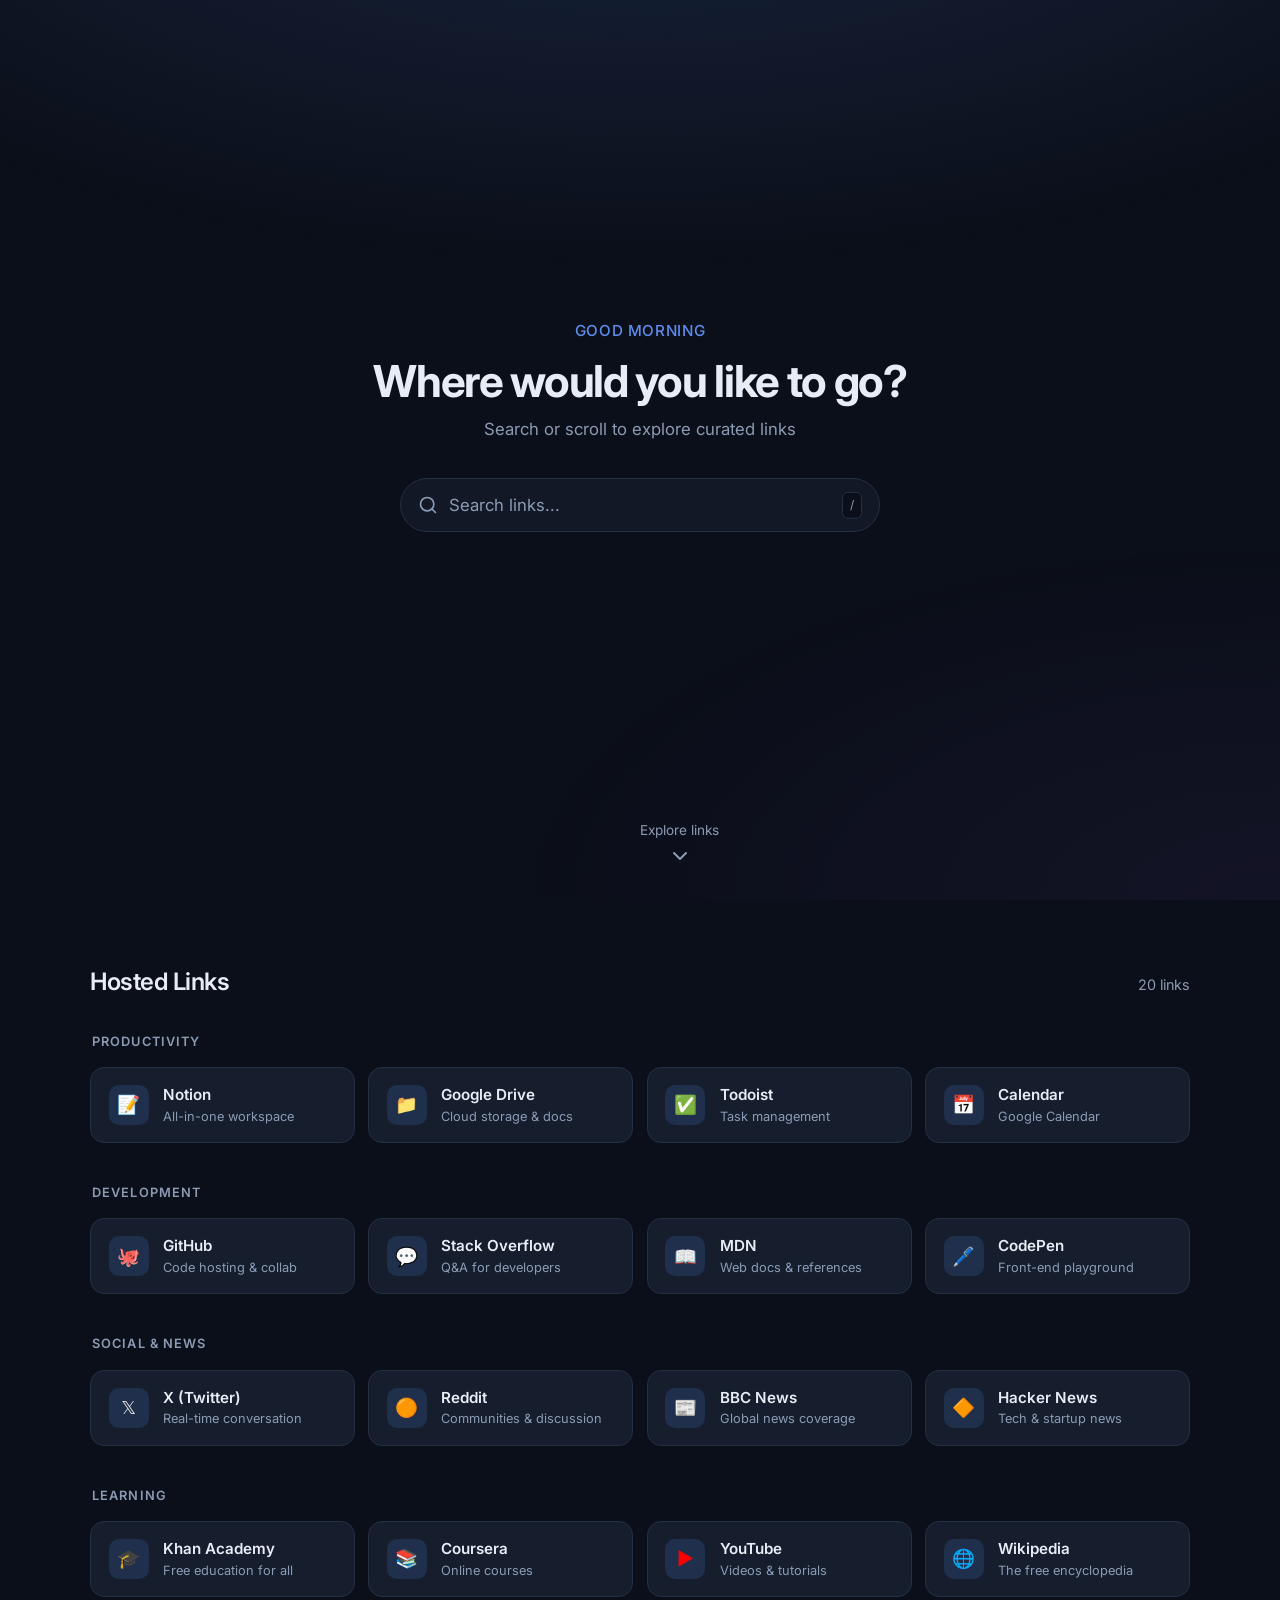
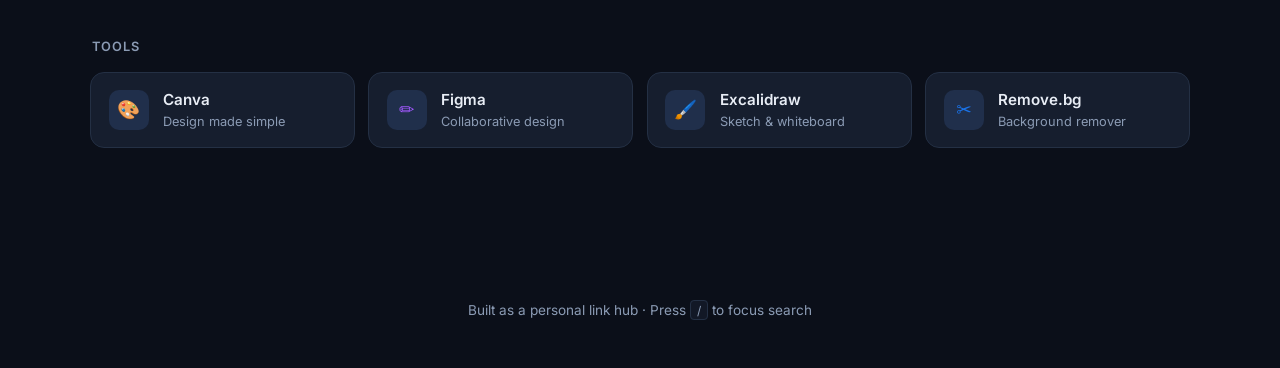
==== index.html @ 1c1ff9d0 "Add files via upload" ====
<!DOCTYPE html>
<html lang="en">
<head>
  <meta charset="UTF-8" />
  <meta name="viewport" content="width=device-width, initial-scale=1.0" />
  <title>Link Hub — Your Gateway</title>
  <link rel="stylesheet" href="styles.css" />
  <link rel="preconnect" href="https://fonts.googleapis.com" />
  <link rel="preconnect" href="https://fonts.gstatic.com" crossorigin />
  <link href="https://fonts.googleapis.com/css2?family=Inter:wght@400;500;600;700&display=swap" rel="stylesheet" />
</head>
<body>
  <!-- Hero / Greeting Section -->
  <section class="hero" id="hero">
    <div class="hero-content">
      <p class="greeting" id="greeting">Good evening</p>
      <h1 class="title">Where would you like to go?</h1>
      <p class="subtitle">Search or scroll to explore curated links</p>

      <div class="search-wrapper">
        <svg class="search-icon" xmlns="http://www.w3.org/2000/svg" width="20" height="20" viewBox="0 0 24 24" fill="none" stroke="currentColor" stroke-width="2" stroke-linecap="round" stroke-linejoin="round">
          <circle cx="11" cy="11" r="8"></circle>
          <line x1="21" y1="21" x2="16.65" y2="16.65"></line>
        </svg>
        <input
          type="search"
          id="searchInput"
          class="search-input"
          placeholder="Search links..."
          autocomplete="off"
          spellcheck="false"
        />
        <kbd class="search-hint">/</kbd>
      </div>
    </div>

    <button class="scroll-indicator" id="scrollBtn" aria-label="Scroll to links">
      <span>Explore links</span>
      <svg xmlns="http://www.w3.org/2000/svg" width="24" height="24" viewBox="0 0 24 24" fill="none" stroke="currentColor" stroke-width="2" stroke-linecap="round" stroke-linejoin="round">
        <polyline points="6 9 12 15 18 9"></polyline>
      </svg>
    </button>
  </section>

  <!-- Links Section -->
  <section class="links-section" id="links">
    <div class="container">
      <div class="section-header">
        <h2>Hosted Links</h2>
        <p id="resultCount" class="result-count"></p>
      </div>

      <div class="categories" id="categories">
        <!-- Categories populated by JS -->
      </div>

      <div class="no-results" id="noResults" hidden>
        <p>No links match your search.</p>
        <button id="clearSearch">Clear search</button>
      </div>
    </div>
  </section>

  <footer class="footer">
    <p>Built as a personal link hub · Press <kbd>/</kbd> to focus search</p>
  </footer>

  <script src="script.js"></script>
</body>
</html>
---- styles.css ----
/* ===== Reset & Base ===== */
*,
*::before,
*::after {
  box-sizing: border-box;
  margin: 0;
  padding: 0;
}

:root {
  --bg: #0b0f19;
  --bg-elevated: #121826;
  --bg-card: #161e2e;
  --bg-card-hover: #1c263a;
  --border: #243044;
  --text: #e8edf5;
  --text-muted: #8b9bb4;
  --accent: #5b8def;
  --accent-soft: rgba(91, 141, 239, 0.15);
  --radius: 14px;
  --radius-sm: 10px;
  --shadow: 0 8px 30px rgba(0, 0, 0, 0.35);
  --transition: 0.22s ease;
}

html {
  scroll-behavior: smooth;
}

body {
  font-family: "Inter", system-ui, -apple-system, sans-serif;
  background: var(--bg);
  color: var(--text);
  min-height: 100vh;
  line-height: 1.5;
  -webkit-font-smoothing: antialiased;
}

/* Subtle background gradient */
body::before {
  content: "";
  position: fixed;
  inset: 0;
  background:
    radial-gradient(ellipse 80% 50% at 50% -20%, rgba(91, 141, 239, 0.18), transparent),
    radial-gradient(ellipse 60% 40% at 100% 100%, rgba(120, 80, 200, 0.08), transparent);
  pointer-events: none;
  z-index: -1;
}

/* ===== Hero ===== */
.hero {
  min-height: 100vh;
  display: flex;
  flex-direction: column;
  align-items: center;
  justify-content: center;
  padding: 2rem 1.5rem 5rem;
  position: relative;
  text-align: center;
}

.hero-content {
  max-width: 640px;
  width: 100%;
}

.greeting {
  font-size: 0.95rem;
  font-weight: 500;
  color: var(--accent);
  letter-spacing: 0.04em;
  text-transform: uppercase;
  margin-bottom: 0.75rem;
  opacity: 0;
  animation: fadeUp 0.6s ease forwards;
}

.title {
  font-size: clamp(1.9rem, 5vw, 2.75rem);
  font-weight: 700;
  letter-spacing: -0.03em;
  line-height: 1.2;
  margin-bottom: 0.6rem;
  opacity: 0;
  animation: fadeUp 0.6s ease 0.1s forwards;
}

.subtitle {
  font-size: 1.05rem;
  color: var(--text-muted);
  margin-bottom: 2.25rem;
  opacity: 0;
  animation: fadeUp 0.6s ease 0.2s forwards;
}

/* Search */
.search-wrapper {
  position: relative;
  width: 100%;
  max-width: 480px;
  margin: 0 auto;
  opacity: 0;
  animation: fadeUp 0.6s ease 0.3s forwards;
}

.search-icon {
  position: absolute;
  left: 1.1rem;
  top: 50%;
  transform: translateY(-50%);
  color: var(--text-muted);
  pointer-events: none;
}

.search-input {
  width: 100%;
  padding: 1rem 3.2rem 1rem 3rem;
  font-size: 1.05rem;
  font-family: inherit;
  color: var(--text);
  background: var(--bg-elevated);
  border: 1px solid var(--border);
  border-radius: 999px;
  outline: none;
  transition: border-color var(--transition), box-shadow var(--transition), background var(--transition);
}

.search-input::placeholder {
  color: var(--text-muted);
}

.search-input:focus {
  border-color: var(--accent);
  background: var(--bg-card);
  box-shadow: 0 0 0 3px var(--accent-soft);
}

.search-hint {
  position: absolute;
  right: 1.1rem;
  top: 50%;
  transform: translateY(-50%);
  font-size: 0.75rem;
  font-family: inherit;
  color: var(--text-muted);
  background: var(--bg);
  border: 1px solid var(--border);
  border-radius: 6px;
  padding: 0.2rem 0.45rem;
  pointer-events: none;
}

/* Scroll indicator */
.scroll-indicator {
  position: absolute;
  bottom: 2rem;
  left: 50%;
  transform: translateX(-50%);
  display: flex;
  flex-direction: column;
  align-items: center;
  gap: 0.35rem;
  background: none;
  border: none;
  color: var(--text-muted);
  font-size: 0.85rem;
  font-family: inherit;
  cursor: pointer;
  transition: color var(--transition), transform var(--transition);
  opacity: 0;
  animation: fadeUp 0.6s ease 0.5s forwards;
}

.scroll-indicator:hover {
  color: var(--text);
}

.scroll-indicator svg {
  animation: bounce 1.8s ease infinite;
}

/* ===== Links Section ===== */
.links-section {
  padding: 4rem 1.5rem 5rem;
  min-height: 60vh;
}

.container {
  max-width: 1100px;
  margin: 0 auto;
}

.section-header {
  display: flex;
  align-items: baseline;
  justify-content: space-between;
  gap: 1rem;
  margin-bottom: 2rem;
  flex-wrap: wrap;
}

.section-header h2 {
  font-size: 1.5rem;
  font-weight: 600;
  letter-spacing: -0.02em;
}

.result-count {
  font-size: 0.9rem;
  color: var(--text-muted);
}

/* Categories */
.category {
  margin-bottom: 2.5rem;
}

.category-title {
  font-size: 0.8rem;
  font-weight: 600;
  text-transform: uppercase;
  letter-spacing: 0.08em;
  color: var(--text-muted);
  margin-bottom: 1rem;
  padding-left: 0.15rem;
}

.links-grid {
  display: grid;
  grid-template-columns: repeat(auto-fill, minmax(240px, 1fr));
  gap: 0.85rem;
}

/* Link card */
.link-card {
  display: flex;
  align-items: center;
  gap: 0.9rem;
  padding: 1rem 1.1rem;
  background: var(--bg-card);
  border: 1px solid var(--border);
  border-radius: var(--radius);
  text-decoration: none;
  color: inherit;
  transition: background var(--transition), border-color var(--transition), transform var(--transition), box-shadow var(--transition);
}

.link-card:hover {
  background: var(--bg-card-hover);
  border-color: #2e3f5c;
  transform: translateY(-2px);
  box-shadow: var(--shadow);
}

.link-card:focus-visible {
  outline: 2px solid var(--accent);
  outline-offset: 2px;
}

.link-icon {
  width: 40px;
  height: 40px;
  border-radius: var(--radius-sm);
  display: flex;
  align-items: center;
  justify-content: center;
  font-size: 1.15rem;
  flex-shrink: 0;
  background: var(--accent-soft);
}

.link-info {
  min-width: 0;
}

.link-name {
  font-weight: 600;
  font-size: 0.95rem;
  white-space: nowrap;
  overflow: hidden;
  text-overflow: ellipsis;
}

.link-desc {
  font-size: 0.8rem;
  color: var(--text-muted);
  white-space: nowrap;
  overflow: hidden;
  text-overflow: ellipsis;
}

/* Hidden when filtered out */
.link-card[hidden],
.category[hidden] {
  display: none;
}

/* No results */
.no-results {
  text-align: center;
  padding: 3rem 1rem;
  color: var(--text-muted);
}

.no-results button {
  margin-top: 1rem;
  padding: 0.55rem 1.2rem;
  font-family: inherit;
  font-size: 0.9rem;
  color: var(--text);
  background: var(--bg-card);
  border: 1px solid var(--border);
  border-radius: 999px;
  cursor: pointer;
  transition: background var(--transition), border-color var(--transition);
}

.no-results button:hover {
  background: var(--bg-card-hover);
  border-color: #2e3f5c;
}

/* Footer */
.footer {
  text-align: center;
  padding: 2rem 1.5rem 3rem;
  font-size: 0.85rem;
  color: var(--text-muted);
}

.footer kbd {
  font-family: inherit;
  font-size: 0.75rem;
  background: var(--bg-elevated);
  border: 1px solid var(--border);
  border-radius: 4px;
  padding: 0.1rem 0.35rem;
}

/* Animations */
@keyframes fadeUp {
  from {
    opacity: 0;
    transform: translateY(12px);
  }
  to {
    opacity: 1;
    transform: translateY(0);
  }
}

@keyframes bounce {
  0%, 100% {
    transform: translateY(0);
  }
  50% {
    transform: translateY(5px);
  }
}

/* Responsive */
@media (max-width: 600px) {
  .hero {
    padding-bottom: 4rem;
  }

  .links-grid {
    grid-template-columns: 1fr;
  }

  .search-hint {
    display: none;
  }
}
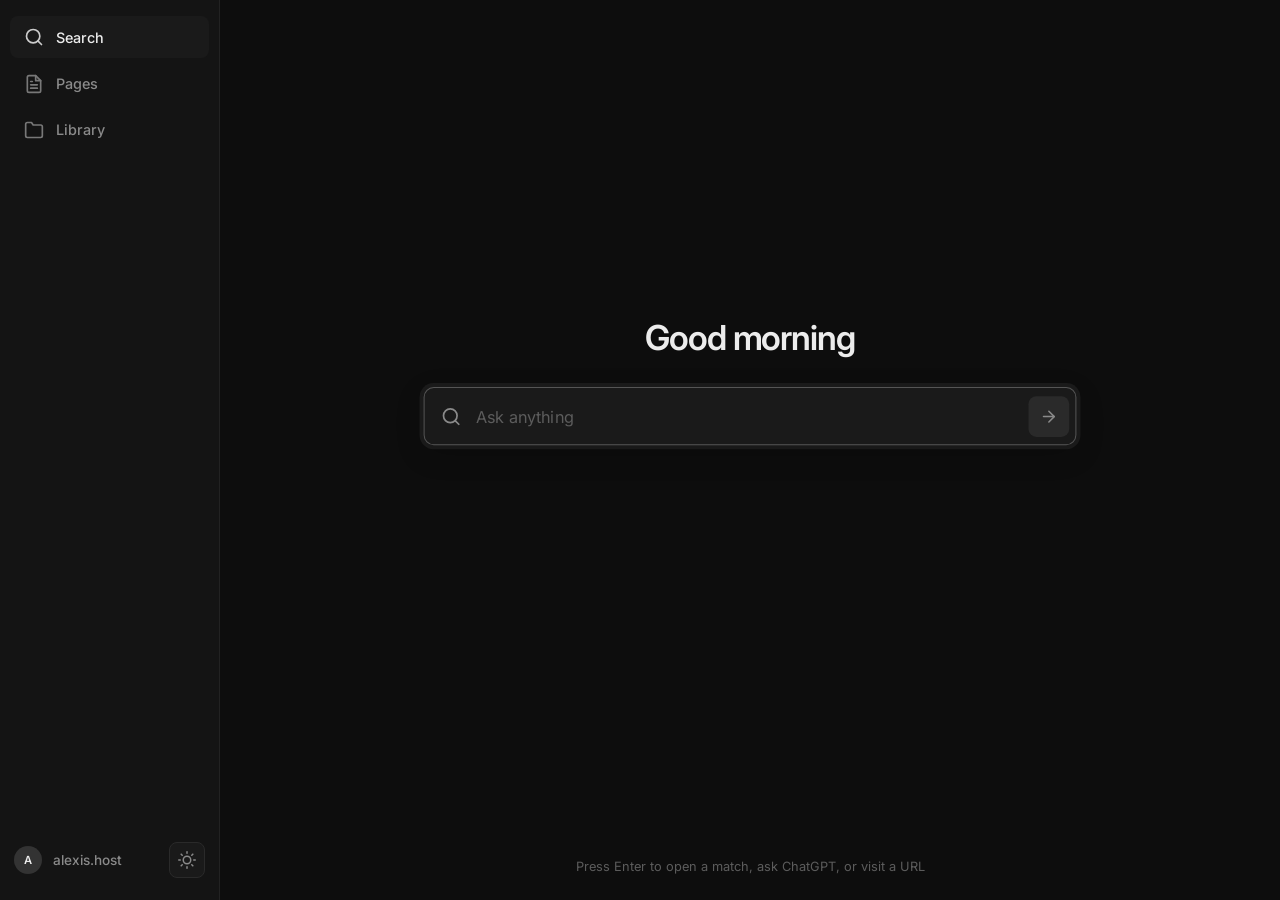
==== commit 9020ca35: "Files" ====
--- a/index.html
+++ b/index.html
@@ -3,67 +3,129 @@
 <head>
   <meta charset="UTF-8" />
   <meta name="viewport" content="width=device-width, initial-scale=1.0" />
-  <title>Link Hub — Your Gateway</title>
+  <title>alexis.host</title>
   <link rel="stylesheet" href="styles.css" />
   <link rel="preconnect" href="https://fonts.googleapis.com" />
   <link rel="preconnect" href="https://fonts.gstatic.com" crossorigin />
   <link href="https://fonts.googleapis.com/css2?family=Inter:wght@400;500;600;700&display=swap" rel="stylesheet" />
 </head>
 <body>
-  <!-- Hero / Greeting Section -->
-  <section class="hero" id="hero">
-    <div class="hero-content">
-      <p class="greeting" id="greeting">Good evening</p>
-      <h1 class="title">Where would you like to go?</h1>
-      <p class="subtitle">Search or scroll to explore curated links</p>
+  <div class="app">
+    <!-- Sidebar -->
+    <aside class="sidebar" id="sidebar">
+      <div class="sidebar-top">
+        <button class="nav-item active" data-view="search" title="Search">
+          <svg xmlns="http://www.w3.org/2000/svg" width="20" height="20" viewBox="0 0 24 24" fill="none" stroke="currentColor" stroke-width="2" stroke-linecap="round" stroke-linejoin="round">
+            <circle cx="11" cy="11" r="8"></circle>
+            <line x1="21" y1="21" x2="16.65" y2="16.65"></line>
+          </svg>
+          <span>Search</span>
+        </button>
+        <button class="nav-item" data-view="pages" title="Pages">
+          <svg xmlns="http://www.w3.org/2000/svg" width="20" height="20" viewBox="0 0 24 24" fill="none" stroke="currentColor" stroke-width="2" stroke-linecap="round" stroke-linejoin="round">
+            <path d="M14 2H6a2 2 0 0 0-2 2v16a2 2 0 0 0 2 2h12a2 2 0 0 0 2-2V8z"></path>
+            <polyline points="14 2 14 8 20 8"></polyline>
+            <line x1="16" y1="13" x2="8" y2="13"></line>
+            <line x1="16" y1="17" x2="8" y2="17"></line>
+            <polyline points="10 9 9 9 8 9"></polyline>
+          </svg>
+          <span>Pages</span>
+        </button>
+        <button class="nav-item" data-view="library" title="Library">
+          <svg xmlns="http://www.w3.org/2000/svg" width="20" height="20" viewBox="0 0 24 24" fill="none" stroke="currentColor" stroke-width="2" stroke-linecap="round" stroke-linejoin="round">
+            <path d="M22 19a2 2 0 0 1-2 2H4a2 2 0 0 1-2-2V5a2 2 0 0 1 2-2h5l2 3h9a2 2 0 0 1 2 2z"></path>
+          </svg>
+          <span>Library</span>
+        </button>
+      </div>
 
-      <div class="search-wrapper">
-        <svg class="search-icon" xmlns="http://www.w3.org/2000/svg" width="20" height="20" viewBox="0 0 24 24" fill="none" stroke="currentColor" stroke-width="2" stroke-linecap="round" stroke-linejoin="round">
-          <circle cx="11" cy="11" r="8"></circle>
-          <line x1="21" y1="21" x2="16.65" y2="16.65"></line>
-        </svg>
-        <input
-          type="search"
-          id="searchInput"
-          class="search-input"
-          placeholder="Search links..."
-          autocomplete="off"
-          spellcheck="false"
-        />
-        <kbd class="search-hint">/</kbd>
+      <div class="sidebar-bottom">
+        <div class="user-badge">
+          <div class="avatar">A</div>
+          <span class="user-label">alexis.host</span>
+        </div>
+        <button class="theme-toggle" id="themeToggle" title="Toggle light/dark mode" aria-label="Toggle theme">
+          <svg class="icon-sun" xmlns="http://www.w3.org/2000/svg" width="18" height="18" viewBox="0 0 24 24" fill="none" stroke="currentColor" stroke-width="2" stroke-linecap="round" stroke-linejoin="round">
+            <circle cx="12" cy="12" r="5"></circle>
+            <line x1="12" y1="1" x2="12" y2="3"></line>
+            <line x1="12" y1="21" x2="12" y2="23"></line>
+            <line x1="4.22" y1="4.22" x2="5.64" y2="5.64"></line>
+            <line x1="18.36" y1="18.36" x2="19.78" y2="19.78"></line>
+            <line x1="1" y1="12" x2="3" y2="12"></line>
+            <line x1="21" y1="12" x2="23" y2="12"></line>
+            <line x1="4.22" y1="19.78" x2="5.64" y2="18.36"></line>
+            <line x1="18.36" y1="5.64" x2="19.78" y2="4.22"></line>
+          </svg>
+          <svg class="icon-moon" xmlns="http://www.w3.org/2000/svg" width="18" height="18" viewBox="0 0 24 24" fill="none" stroke="currentColor" stroke-width="2" stroke-linecap="round" stroke-linejoin="round">
+            <path d="M21 12.79A9 9 0 1 1 11.21 3 7 7 0 0 0 21 12.79z"></path>
+          </svg>
+        </button>
       </div>
-    </div>
+    </aside>
 
-    <button class="scroll-indicator" id="scrollBtn" aria-label="Scroll to links">
-      <span>Explore links</span>
-      <svg xmlns="http://www.w3.org/2000/svg" width="24" height="24" viewBox="0 0 24 24" fill="none" stroke="currentColor" stroke-width="2" stroke-linecap="round" stroke-linejoin="round">
-        <polyline points="6 9 12 15 18 9"></polyline>
+    <!-- Mobile menu toggle -->
+    <button class="menu-toggle" id="menuToggle" aria-label="Toggle menu">
+      <svg xmlns="http://www.w3.org/2000/svg" width="22" height="22" viewBox="0 0 24 24" fill="none" stroke="currentColor" stroke-width="2" stroke-linecap="round" stroke-linejoin="round">
+        <line x1="3" y1="12" x2="21" y2="12"></line>
+        <line x1="3" y1="6" x2="21" y2="6"></line>
+        <line x1="3" y1="18" x2="21" y2="18"></line>
       </svg>
     </button>
-  </section>
 
-  <!-- Links Section -->
-  <section class="links-section" id="links">
-    <div class="container">
-      <div class="section-header">
-        <h2>Hosted Links</h2>
-        <p id="resultCount" class="result-count"></p>
-      </div>
+    <!-- Main content -->
+    <main class="main" id="main">
+      <!-- SEARCH VIEW -->
+      <section class="view view-search active" id="view-search">
+        <!-- Fixed middle group: greeting + search -->
+        <div class="center-group">
+          <h1 class="greeting" id="greeting">Good evening</h1>
+          <form class="search-form" id="searchForm" autocomplete="off">
+            <div class="search-box" id="searchBox">
+              <svg class="search-icon" xmlns="http://www.w3.org/2000/svg" width="20" height="20" viewBox="0 0 24 24" fill="none" stroke="currentColor" stroke-width="2" stroke-linecap="round" stroke-linejoin="round">
+                <circle cx="11" cy="11" r="8"></circle>
+                <line x1="21" y1="21" x2="16.65" y2="16.65"></line>
+              </svg>
+              <input
+                type="search"
+                id="searchInput"
+                class="search-input"
+                placeholder="Ask anything"
+                spellcheck="false"
+              />
+              <button type="submit" class="search-go" title="Go">
+                <svg xmlns="http://www.w3.org/2000/svg" width="18" height="18" viewBox="0 0 24 24" fill="none" stroke="currentColor" stroke-width="2" stroke-linecap="round" stroke-linejoin="round">
+                  <line x1="5" y1="12" x2="19" y2="12"></line>
+                  <polyline points="12 5 19 12 12 19"></polyline>
+                </svg>
+              </button>
+            </div>
+          </form>
+        </div>
 
-      <div class="categories" id="categories">
-        <!-- Categories populated by JS -->
-      </div>
+        <!-- Results layer — sits below, does not shift the center group -->
+        <div class="results-layer" id="resultsLayer">
+          <div class="live-results" id="liveResults" hidden>
+            <h3 class="live-title">Matching pages</h3>
+            <div class="live-list" id="liveList"></div>
+          </div>
+        </div>
 
-      <div class="no-results" id="noResults" hidden>
-        <p>No links match your search.</p>
-        <button id="clearSearch">Clear search</button>
-      </div>
-    </div>
-  </section>
+        <p class="search-hint-text">Press Enter to open a match, ask ChatGPT, or visit a URL</p>
+      </section>
 
-  <footer class="footer">
-    <p>Built as a personal link hub · Press <kbd>/</kbd> to focus search</p>
-  </footer>
+      <!-- PAGES VIEW -->
+      <section class="view view-pages" id="view-pages">
+        <div class="pages-header">
+          <h2>Pages</h2>
+          <p class="pages-sub" id="pagesCount"></p>
+        </div>
+        <div class="categories" id="categories"></div>
+        <div class="no-results" id="noResults" hidden>
+          <p>No pages found.</p>
+        </div>
+      </section>
+    </main>
+  </div>
 
   <script src="script.js"></script>
 </body>
--- a/styles.css
+++ b/styles.css
@@ -7,369 +7,610 @@
   padding: 0;
 }
 
-:root {
-  --bg: #0b0f19;
-  --bg-elevated: #121826;
-  --bg-card: #161e2e;
-  --bg-card-hover: #1c263a;
-  --border: #243044;
-  --text: #e8edf5;
-  --text-muted: #8b9bb4;
-  --accent: #5b8def;
-  --accent-soft: rgba(91, 141, 239, 0.15);
-  --radius: 14px;
-  --radius-sm: 10px;
-  --shadow: 0 8px 30px rgba(0, 0, 0, 0.35);
-  --transition: 0.22s ease;
+/* Dark theme (default) */
+:root,
+[data-theme="dark"] {
+  --bg: #0d0d0d;
+  --bg-sidebar: #141414;
+  --bg-elevated: #1a1a1a;
+  --bg-card: #1e1e1e;
+  --bg-card-hover: #262626;
+  --border: #2a2a2a;
+  --border-subtle: #222;
+  --text: #ececec;
+  --text-muted: #8a8a8a;
+  --text-dim: #5c5c5c;
+  --search-bg: #1a1a1a;
+  --search-border: #2a2a2a;
+  --search-focus-border: #555;
+  --search-glow: rgba(255, 255, 255, 0.06);
+  --go-bg: #2a2a2a;
+  --go-hover: #333;
+  --icon-bg: #252525;
+  --avatar-bg: #333;
+}
+
+/* Light theme */
+[data-theme="light"] {
+  --bg: #f5f5f5;
+  --bg-sidebar: #ffffff;
+  --bg-elevated: #ffffff;
+  --bg-card: #ffffff;
+  --bg-card-hover: #f0f0f0;
+  --border: #e0e0e0;
+  --border-subtle: #ebebeb;
+  --text: #1a1a1a;
+  --text-muted: #666666;
+  --text-dim: #999999;
+  --search-bg: #ffffff;
+  --search-border: #d4d4d4;
+  --search-focus-border: #999;
+  --search-glow: rgba(0, 0, 0, 0.06);
+  --go-bg: #e8e8e8;
+  --go-hover: #ddd;
+  --icon-bg: #f0f0f0;
+  --avatar-bg: #e0e0e0;
 }
 
 html {
-  scroll-behavior: smooth;
+  height: 100%;
 }
 
 body {
   font-family: "Inter", system-ui, -apple-system, sans-serif;
   background: var(--bg);
   color: var(--text);
-  min-height: 100vh;
+  height: 100%;
   line-height: 1.5;
   -webkit-font-smoothing: antialiased;
-}
-
-/* Subtle background gradient */
-body::before {
-  content: "";
-  position: fixed;
-  inset: 0;
-  background:
-    radial-gradient(ellipse 80% 50% at 50% -20%, rgba(91, 141, 239, 0.18), transparent),
-    radial-gradient(ellipse 60% 40% at 100% 100%, rgba(120, 80, 200, 0.08), transparent);
-  pointer-events: none;
-  z-index: -1;
-}
-
-/* ===== Hero ===== */
-.hero {
-  min-height: 100vh;
+  overflow: hidden;
+  transition: background 0.2s ease, color 0.2s ease;
+}
+
+/* ===== App layout ===== */
+.app {
+  display: flex;
+  height: 100vh;
+  width: 100%;
+}
+
+/* ===== Sidebar ===== */
+.sidebar {
+  width: 220px;
+  background: var(--bg-sidebar);
+  border-right: 1px solid var(--border-subtle);
   display: flex;
   flex-direction: column;
+  justify-content: space-between;
+  padding: 1rem 0.65rem;
+  flex-shrink: 0;
+  z-index: 40;
+  transition: transform 0.25s ease, background 0.2s ease, border-color 0.2s ease;
+}
+
+.sidebar-top {
+  display: flex;
+  flex-direction: column;
+  gap: 0.25rem;
+}
+
+.nav-item {
+  display: flex;
+  align-items: center;
+  gap: 0.75rem;
+  width: 100%;
+  padding: 0.7rem 0.85rem;
+  background: transparent;
+  border: none;
+  border-radius: 8px;
+  color: var(--text-muted);
+  font-family: inherit;
+  font-size: 0.9rem;
+  font-weight: 500;
+  cursor: pointer;
+  transition: background 0.18s ease, color 0.18s ease;
+  text-align: left;
+}
+
+.nav-item:hover {
+  background: var(--bg-elevated);
+  color: var(--text);
+}
+
+.nav-item.active {
+  background: var(--bg-elevated);
+  color: var(--text);
+}
+
+[data-theme="light"] .nav-item.active,
+[data-theme="light"] .nav-item:hover {
+  background: #f0f0f0;
+}
+
+.nav-item svg {
+  flex-shrink: 0;
+  opacity: 0.85;
+}
+
+.sidebar-bottom {
+  display: flex;
+  align-items: center;
+  justify-content: space-between;
+  gap: 0.5rem;
+  padding: 0.35rem 0.25rem;
+}
+
+.user-badge {
+  display: flex;
+  align-items: center;
+  gap: 0.65rem;
+  min-width: 0;
+}
+
+.avatar {
+  width: 28px;
+  height: 28px;
+  border-radius: 50%;
+  background: var(--avatar-bg);
+  color: var(--text);
+  font-size: 0.7rem;
+  font-weight: 600;
+  display: flex;
   align-items: center;
   justify-content: center;
-  padding: 2rem 1.5rem 5rem;
-  position: relative;
-  text-align: center;
-}
-
-.hero-content {
-  max-width: 640px;
-  width: 100%;
-}
-
-.greeting {
-  font-size: 0.95rem;
+  flex-shrink: 0;
+}
+
+.user-label {
+  font-size: 0.85rem;
+  color: var(--text-muted);
   font-weight: 500;
-  color: var(--accent);
-  letter-spacing: 0.04em;
-  text-transform: uppercase;
-  margin-bottom: 0.75rem;
-  opacity: 0;
-  animation: fadeUp 0.6s ease forwards;
-}
-
-.title {
-  font-size: clamp(1.9rem, 5vw, 2.75rem);
-  font-weight: 700;
-  letter-spacing: -0.03em;
-  line-height: 1.2;
-  margin-bottom: 0.6rem;
-  opacity: 0;
-  animation: fadeUp 0.6s ease 0.1s forwards;
-}
-
-.subtitle {
-  font-size: 1.05rem;
-  color: var(--text-muted);
-  margin-bottom: 2.25rem;
-  opacity: 0;
-  animation: fadeUp 0.6s ease 0.2s forwards;
-}
-
-/* Search */
-.search-wrapper {
-  position: relative;
-  width: 100%;
-  max-width: 480px;
-  margin: 0 auto;
-  opacity: 0;
-  animation: fadeUp 0.6s ease 0.3s forwards;
-}
-
-.search-icon {
-  position: absolute;
-  left: 1.1rem;
-  top: 50%;
-  transform: translateY(-50%);
-  color: var(--text-muted);
-  pointer-events: none;
-}
-
-.search-input {
-  width: 100%;
-  padding: 1rem 3.2rem 1rem 3rem;
-  font-size: 1.05rem;
-  font-family: inherit;
-  color: var(--text);
-  background: var(--bg-elevated);
-  border: 1px solid var(--border);
-  border-radius: 999px;
-  outline: none;
-  transition: border-color var(--transition), box-shadow var(--transition), background var(--transition);
-}
-
-.search-input::placeholder {
-  color: var(--text-muted);
-}
-
-.search-input:focus {
-  border-color: var(--accent);
-  background: var(--bg-card);
-  box-shadow: 0 0 0 3px var(--accent-soft);
-}
-
-.search-hint {
-  position: absolute;
-  right: 1.1rem;
-  top: 50%;
-  transform: translateY(-50%);
-  font-size: 0.75rem;
-  font-family: inherit;
-  color: var(--text-muted);
-  background: var(--bg);
-  border: 1px solid var(--border);
-  border-radius: 6px;
-  padding: 0.2rem 0.45rem;
-  pointer-events: none;
-}
-
-/* Scroll indicator */
-.scroll-indicator {
-  position: absolute;
-  bottom: 2rem;
-  left: 50%;
-  transform: translateX(-50%);
-  display: flex;
-  flex-direction: column;
-  align-items: center;
-  gap: 0.35rem;
-  background: none;
-  border: none;
-  color: var(--text-muted);
-  font-size: 0.85rem;
-  font-family: inherit;
-  cursor: pointer;
-  transition: color var(--transition), transform var(--transition);
-  opacity: 0;
-  animation: fadeUp 0.6s ease 0.5s forwards;
-}
-
-.scroll-indicator:hover {
-  color: var(--text);
-}
-
-.scroll-indicator svg {
-  animation: bounce 1.8s ease infinite;
-}
-
-/* ===== Links Section ===== */
-.links-section {
-  padding: 4rem 1.5rem 5rem;
-  min-height: 60vh;
-}
-
-.container {
-  max-width: 1100px;
-  margin: 0 auto;
-}
-
-.section-header {
-  display: flex;
-  align-items: baseline;
-  justify-content: space-between;
-  gap: 1rem;
-  margin-bottom: 2rem;
-  flex-wrap: wrap;
-}
-
-.section-header h2 {
-  font-size: 1.5rem;
-  font-weight: 600;
-  letter-spacing: -0.02em;
-}
-
-.result-count {
-  font-size: 0.9rem;
-  color: var(--text-muted);
-}
-
-/* Categories */
-.category {
-  margin-bottom: 2.5rem;
-}
-
-.category-title {
-  font-size: 0.8rem;
-  font-weight: 600;
-  text-transform: uppercase;
-  letter-spacing: 0.08em;
-  color: var(--text-muted);
-  margin-bottom: 1rem;
-  padding-left: 0.15rem;
-}
-
-.links-grid {
-  display: grid;
-  grid-template-columns: repeat(auto-fill, minmax(240px, 1fr));
-  gap: 0.85rem;
-}
-
-/* Link card */
-.link-card {
-  display: flex;
-  align-items: center;
-  gap: 0.9rem;
-  padding: 1rem 1.1rem;
-  background: var(--bg-card);
-  border: 1px solid var(--border);
-  border-radius: var(--radius);
-  text-decoration: none;
-  color: inherit;
-  transition: background var(--transition), border-color var(--transition), transform var(--transition), box-shadow var(--transition);
-}
-
-.link-card:hover {
-  background: var(--bg-card-hover);
-  border-color: #2e3f5c;
-  transform: translateY(-2px);
-  box-shadow: var(--shadow);
-}
-
-.link-card:focus-visible {
-  outline: 2px solid var(--accent);
-  outline-offset: 2px;
-}
-
-.link-icon {
-  width: 40px;
-  height: 40px;
-  border-radius: var(--radius-sm);
-  display: flex;
-  align-items: center;
-  justify-content: center;
-  font-size: 1.15rem;
-  flex-shrink: 0;
-  background: var(--accent-soft);
-}
-
-.link-info {
-  min-width: 0;
-}
-
-.link-name {
-  font-weight: 600;
-  font-size: 0.95rem;
   white-space: nowrap;
   overflow: hidden;
   text-overflow: ellipsis;
 }
 
-.link-desc {
-  font-size: 0.8rem;
+.theme-toggle {
+  width: 36px;
+  height: 36px;
+  border-radius: 8px;
+  border: 1px solid var(--border);
+  background: var(--bg-elevated);
+  color: var(--text-muted);
+  display: flex;
+  align-items: center;
+  justify-content: center;
+  cursor: pointer;
+  flex-shrink: 0;
+  transition: background 0.18s ease, color 0.18s ease, border-color 0.18s ease;
+}
+
+.theme-toggle:hover {
+  color: var(--text);
+  background: var(--bg-card-hover);
+}
+
+.theme-toggle .icon-sun,
+.theme-toggle .icon-moon {
+  display: none;
+}
+
+[data-theme="dark"] .theme-toggle .icon-sun {
+  display: block;
+}
+
+[data-theme="light"] .theme-toggle .icon-moon {
+  display: block;
+}
+
+.menu-toggle {
+  display: none;
+  position: fixed;
+  top: 0.85rem;
+  left: 0.85rem;
+  z-index: 50;
+  background: var(--bg-elevated);
+  border: 1px solid var(--border);
+  border-radius: 8px;
+  color: var(--text);
+  padding: 0.45rem;
+  cursor: pointer;
+}
+
+/* ===== Main ===== */
+.main {
+  flex: 1;
+  overflow-y: auto;
+  position: relative;
+  background: var(--bg);
+  transition: background 0.2s ease;
+}
+
+.view {
+  display: none;
+  min-height: 100%;
+}
+
+.view.active {
+  display: block;
+}
+
+/* ===== Search view — grouped middle ===== */
+.view-search {
+  display: none;
+  position: relative;
+  min-height: 100%;
+  padding: 0 1.5rem 4.5rem;
+}
+
+.view-search.active {
+  display: block;
+}
+
+/* Greeting + search locked to vertical center */
+.center-group {
+  position: absolute;
+  top: 42%;
+  left: 50%;
+  transform: translate(-50%, -50%);
+  width: 100%;
+  max-width: 640px;
+  text-align: center;
+  z-index: 2;
+  pointer-events: none;
+}
+
+.center-group .search-form {
+  pointer-events: auto;
+}
+
+.greeting {
+  font-size: clamp(1.6rem, 4vw, 2.15rem);
+  font-weight: 600;
+  letter-spacing: -0.03em;
+  color: var(--text);
+  margin-bottom: 1.5rem;
+}
+
+/* Search box — wider, boxy, animated on focus */
+.search-form {
+  width: 100%;
+}
+
+.search-box {
+  display: flex;
+  align-items: center;
+  gap: 0.5rem;
+  background: var(--search-bg);
+  border: 1px solid var(--search-border);
+  border-radius: 10px;
+  padding: 0.3rem 0.35rem 0.3rem 1rem;
+  transition:
+    border-color 0.28s ease,
+    box-shadow 0.28s ease,
+    transform 0.28s cubic-bezier(0.34, 1.4, 0.64, 1),
+    background 0.2s ease;
+}
+
+.search-box:focus-within {
+  border-color: var(--search-focus-border);
+  box-shadow:
+    0 0 0 4px var(--search-glow),
+    0 8px 28px rgba(0, 0, 0, 0.18);
+  transform: scale(1.02);
+}
+
+.search-icon {
+  color: var(--text-dim);
+  flex-shrink: 0;
+  transition: color 0.22s ease;
+}
+
+.search-box:focus-within .search-icon {
+  color: var(--text-muted);
+}
+
+.search-input {
+  flex: 1;
+  background: transparent;
+  border: none;
+  outline: none;
+  color: var(--text);
+  font-family: inherit;
+  font-size: 1rem;
+  padding: 0.8rem 0.4rem;
+  min-width: 0;
+}
+
+.search-input::placeholder {
+  color: var(--text-dim);
+}
+
+.search-go {
+  width: 40px;
+  height: 40px;
+  border-radius: 8px;
+  border: none;
+  background: var(--go-bg);
+  color: var(--text-muted);
+  display: flex;
+  align-items: center;
+  justify-content: center;
+  cursor: pointer;
+  flex-shrink: 0;
+  transition: background 0.18s ease, color 0.18s ease, transform 0.18s ease;
+}
+
+.search-go:hover {
+  background: var(--go-hover);
+  color: var(--text);
+}
+
+.search-go:active {
+  transform: scale(0.94);
+}
+
+/* Results layer — below center, does not move greeting/search */
+.results-layer {
+  position: absolute;
+  top: calc(42% + 4.5rem);
+  left: 50%;
+  transform: translateX(-50%);
+  width: 100%;
+  max-width: 640px;
+  z-index: 1;
+  padding: 0 0 2rem;
+}
+
+.live-results {
+  text-align: left;
+}
+
+.live-results[hidden] {
+  display: none !important;
+}
+
+.live-title {
+  font-size: 0.75rem;
+  font-weight: 600;
+  text-transform: uppercase;
+  letter-spacing: 0.06em;
+  color: var(--text-dim);
+  margin-bottom: 0.75rem;
+  padding-left: 0.25rem;
+  opacity: 0;
+  animation: fadeSlideIn 0.3s ease forwards;
+}
+
+.live-list {
+  display: flex;
+  flex-direction: column;
+  gap: 0.4rem;
+}
+
+.live-item {
+  display: flex;
+  align-items: center;
+  gap: 0.85rem;
+  padding: 0.75rem 0.9rem;
+  background: var(--bg-card);
+  border: 1px solid var(--border-subtle);
+  border-radius: 10px;
+  text-decoration: none;
+  color: inherit;
+  cursor: pointer;
+  opacity: 0;
+  transform: translateY(10px);
+  animation: fadeSlideIn 0.35s ease forwards;
+  transition: background 0.18s ease, border-color 0.18s ease;
+}
+
+.live-item:hover {
+  background: var(--bg-card-hover);
+  border-color: var(--border);
+}
+
+.live-item:nth-child(1) { animation-delay: 0.04s; }
+.live-item:nth-child(2) { animation-delay: 0.08s; }
+.live-item:nth-child(3) { animation-delay: 0.12s; }
+.live-item:nth-child(4) { animation-delay: 0.16s; }
+.live-item:nth-child(5) { animation-delay: 0.20s; }
+.live-item:nth-child(6) { animation-delay: 0.24s; }
+.live-item:nth-child(7) { animation-delay: 0.28s; }
+.live-item:nth-child(8) { animation-delay: 0.32s; }
+
+@keyframes fadeSlideIn {
+  from {
+    opacity: 0;
+    transform: translateY(10px);
+  }
+  to {
+    opacity: 1;
+    transform: translateY(0);
+  }
+}
+
+.live-icon {
+  width: 36px;
+  height: 36px;
+  border-radius: 8px;
+  background: var(--icon-bg);
+  display: flex;
+  align-items: center;
+  justify-content: center;
+  font-size: 1.05rem;
+  flex-shrink: 0;
+}
+
+.live-info {
+  min-width: 0;
+}
+
+.live-name {
+  font-weight: 560;
+  font-size: 0.92rem;
+}
+
+.live-desc {
+  font-size: 0.78rem;
   color: var(--text-muted);
   white-space: nowrap;
   overflow: hidden;
   text-overflow: ellipsis;
 }
 
-/* Hidden when filtered out */
-.link-card[hidden],
-.category[hidden] {
-  display: none;
-}
-
-/* No results */
+/* Hint at bottom */
+.search-hint-text {
+  position: absolute;
+  bottom: 1.5rem;
+  left: 50%;
+  transform: translateX(-50%);
+  font-size: 0.8rem;
+  color: var(--text-dim);
+  white-space: nowrap;
+  pointer-events: none;
+  z-index: 2;
+}
+
+/* ===== Pages view ===== */
+.view-pages {
+  padding: 2rem 2rem 3rem;
+}
+
+.pages-header {
+  margin-bottom: 1.75rem;
+}
+
+.pages-header h2 {
+  font-size: 1.45rem;
+  font-weight: 600;
+  letter-spacing: -0.02em;
+}
+
+.pages-sub {
+  font-size: 0.88rem;
+  color: var(--text-muted);
+  margin-top: 0.25rem;
+}
+
+.category {
+  margin-bottom: 2rem;
+}
+
+.category-title {
+  font-size: 0.75rem;
+  font-weight: 600;
+  text-transform: uppercase;
+  letter-spacing: 0.07em;
+  color: var(--text-dim);
+  margin-bottom: 0.85rem;
+  padding-left: 0.15rem;
+}
+
+.links-grid {
+  display: grid;
+  grid-template-columns: repeat(auto-fill, minmax(220px, 1fr));
+  gap: 0.7rem;
+}
+
+.link-card {
+  display: flex;
+  align-items: center;
+  gap: 0.85rem;
+  padding: 0.9rem 1rem;
+  background: var(--bg-card);
+  border: 1px solid var(--border-subtle);
+  border-radius: 10px;
+  text-decoration: none;
+  color: inherit;
+  transition: background 0.18s ease, border-color 0.18s ease, transform 0.18s ease;
+}
+
+.link-card:hover {
+  background: var(--bg-card-hover);
+  border-color: var(--border);
+  transform: translateY(-1px);
+}
+
+.link-icon {
+  width: 38px;
+  height: 38px;
+  border-radius: 8px;
+  background: var(--icon-bg);
+  display: flex;
+  align-items: center;
+  justify-content: center;
+  font-size: 1.1rem;
+  flex-shrink: 0;
+}
+
+.link-info {
+  min-width: 0;
+}
+
+.link-name {
+  font-weight: 560;
+  font-size: 0.92rem;
+  white-space: nowrap;
+  overflow: hidden;
+  text-overflow: ellipsis;
+}
+
+.link-desc {
+  font-size: 0.78rem;
+  color: var(--text-muted);
+  white-space: nowrap;
+  overflow: hidden;
+  text-overflow: ellipsis;
+}
+
 .no-results {
   text-align: center;
   padding: 3rem 1rem;
   color: var(--text-muted);
 }
 
-.no-results button {
-  margin-top: 1rem;
-  padding: 0.55rem 1.2rem;
-  font-family: inherit;
-  font-size: 0.9rem;
-  color: var(--text);
-  background: var(--bg-card);
-  border: 1px solid var(--border);
-  border-radius: 999px;
-  cursor: pointer;
-  transition: background var(--transition), border-color var(--transition);
-}
-
-.no-results button:hover {
-  background: var(--bg-card-hover);
-  border-color: #2e3f5c;
-}
-
-/* Footer */
-.footer {
-  text-align: center;
-  padding: 2rem 1.5rem 3rem;
-  font-size: 0.85rem;
-  color: var(--text-muted);
-}
-
-.footer kbd {
-  font-family: inherit;
-  font-size: 0.75rem;
-  background: var(--bg-elevated);
-  border: 1px solid var(--border);
-  border-radius: 4px;
-  padding: 0.1rem 0.35rem;
-}
-
-/* Animations */
-@keyframes fadeUp {
-  from {
-    opacity: 0;
-    transform: translateY(12px);
-  }
-  to {
-    opacity: 1;
-    transform: translateY(0);
-  }
-}
-
-@keyframes bounce {
-  0%, 100% {
-    transform: translateY(0);
-  }
-  50% {
-    transform: translateY(5px);
-  }
-}
-
-/* Responsive */
-@media (max-width: 600px) {
-  .hero {
-    padding-bottom: 4rem;
+/* ===== Responsive ===== */
+@media (max-width: 768px) {
+  .sidebar {
+    position: fixed;
+    top: 0;
+    left: 0;
+    height: 100%;
+    transform: translateX(-100%);
+  }
+
+  .sidebar.open {
+    transform: translateX(0);
+  }
+
+  .menu-toggle {
+    display: flex;
+  }
+
+  .view-pages {
+    padding: 3.5rem 1.15rem 2.5rem;
+  }
+
+  .center-group,
+  .results-layer {
+    max-width: calc(100% - 0.5rem);
+  }
+
+  .search-hint-text {
+    font-size: 0.72rem;
+    white-space: normal;
+    text-align: center;
+    max-width: 90%;
   }
 
   .links-grid {
     grid-template-columns: 1fr;
   }
-
-  .search-hint {
-    display: none;
-  }
-}
+}
+
+@media (max-width: 480px) {
+  .greeting {
+    font-size: 1.45rem;
+  }
+}
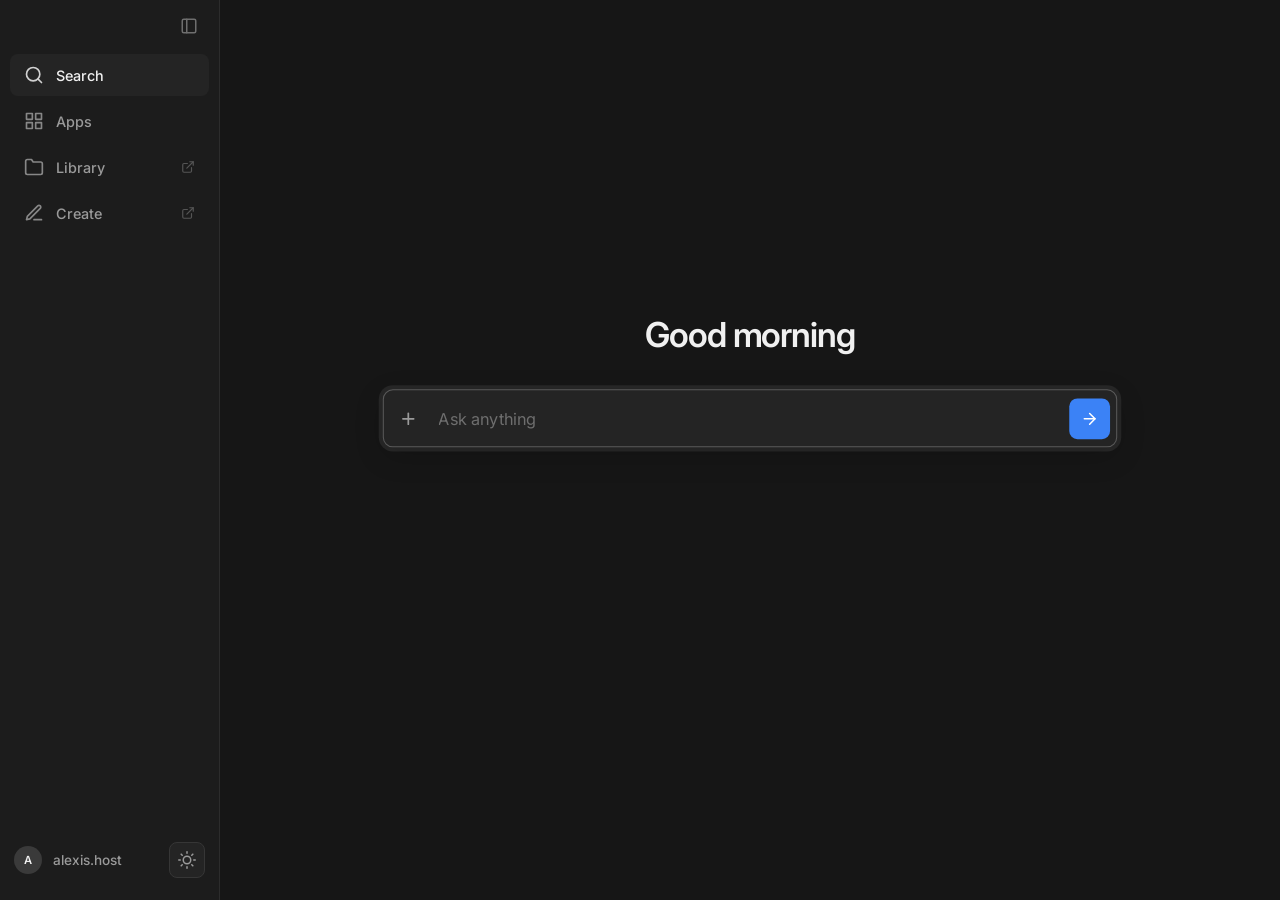
==== commit d6001284: "31.8.26" ====
--- a/index.html
+++ b/index.html
@@ -13,29 +13,58 @@
   <div class="app">
     <!-- Sidebar -->
     <aside class="sidebar" id="sidebar">
+      <div class="sidebar-header">
+        <button class="sidebar-collapse" id="sidebarCollapse" title="Collapse sidebar" aria-label="Collapse sidebar">
+          <svg class="icon-collapse" xmlns="http://www.w3.org/2000/svg" width="18" height="18" viewBox="0 0 24 24" fill="none" stroke="currentColor" stroke-width="2" stroke-linecap="round" stroke-linejoin="round">
+            <rect x="3" y="3" width="18" height="18" rx="2" ry="2"></rect>
+            <line x1="9" y1="3" x2="9" y2="21"></line>
+          </svg>
+          <svg class="icon-expand" xmlns="http://www.w3.org/2000/svg" width="18" height="18" viewBox="0 0 24 24" fill="none" stroke="currentColor" stroke-width="2" stroke-linecap="round" stroke-linejoin="round">
+            <rect x="3" y="3" width="18" height="18" rx="2" ry="2"></rect>
+            <line x1="15" y1="3" x2="15" y2="21"></line>
+          </svg>
+        </button>
+      </div>
+
       <div class="sidebar-top">
         <button class="nav-item active" data-view="search" title="Search">
           <svg xmlns="http://www.w3.org/2000/svg" width="20" height="20" viewBox="0 0 24 24" fill="none" stroke="currentColor" stroke-width="2" stroke-linecap="round" stroke-linejoin="round">
             <circle cx="11" cy="11" r="8"></circle>
             <line x1="21" y1="21" x2="16.65" y2="16.65"></line>
           </svg>
-          <span>Search</span>
+          <span class="nav-label">Search</span>
         </button>
-        <button class="nav-item" data-view="pages" title="Pages">
+        <button class="nav-item" data-view="apps" title="Apps">
           <svg xmlns="http://www.w3.org/2000/svg" width="20" height="20" viewBox="0 0 24 24" fill="none" stroke="currentColor" stroke-width="2" stroke-linecap="round" stroke-linejoin="round">
-            <path d="M14 2H6a2 2 0 0 0-2 2v16a2 2 0 0 0 2 2h12a2 2 0 0 0 2-2V8z"></path>
-            <polyline points="14 2 14 8 20 8"></polyline>
-            <line x1="16" y1="13" x2="8" y2="13"></line>
-            <line x1="16" y1="17" x2="8" y2="17"></line>
-            <polyline points="10 9 9 9 8 9"></polyline>
+            <rect x="3" y="3" width="7" height="7"></rect>
+            <rect x="14" y="3" width="7" height="7"></rect>
+            <rect x="14" y="14" width="7" height="7"></rect>
+            <rect x="3" y="14" width="7" height="7"></rect>
           </svg>
-          <span>Pages</span>
+          <span class="nav-label">Apps</span>
         </button>
         <button class="nav-item" data-view="library" title="Library">
           <svg xmlns="http://www.w3.org/2000/svg" width="20" height="20" viewBox="0 0 24 24" fill="none" stroke="currentColor" stroke-width="2" stroke-linecap="round" stroke-linejoin="round">
             <path d="M22 19a2 2 0 0 1-2 2H4a2 2 0 0 1-2-2V5a2 2 0 0 1 2-2h5l2 3h9a2 2 0 0 1 2 2z"></path>
           </svg>
-          <span>Library</span>
+          <span class="nav-label">Library</span>
+          <svg class="external-icon" xmlns="http://www.w3.org/2000/svg" width="14" height="14" viewBox="0 0 24 24" fill="none" stroke="currentColor" stroke-width="2" stroke-linecap="round" stroke-linejoin="round">
+            <path d="M18 13v6a2 2 0 0 1-2 2H5a2 2 0 0 1-2-2V8a2 2 0 0 1 2-2h6"></path>
+            <polyline points="15 3 21 3 21 9"></polyline>
+            <line x1="10" y1="14" x2="21" y2="3"></line>
+          </svg>
+        </button>
+        <button class="nav-item" data-view="create" title="Create">
+          <svg xmlns="http://www.w3.org/2000/svg" width="20" height="20" viewBox="0 0 24 24" fill="none" stroke="currentColor" stroke-width="2" stroke-linecap="round" stroke-linejoin="round">
+            <path d="M12 20h9"></path>
+            <path d="M16.5 3.5a2.121 2.121 0 0 1 3 3L7 19l-4 1 1-4L16.5 3.5z"></path>
+          </svg>
+          <span class="nav-label">Create</span>
+          <svg class="external-icon" xmlns="http://www.w3.org/2000/svg" width="14" height="14" viewBox="0 0 24 24" fill="none" stroke="currentColor" stroke-width="2" stroke-linecap="round" stroke-linejoin="round">
+            <path d="M18 13v6a2 2 0 0 1-2 2H5a2 2 0 0 1-2-2V8a2 2 0 0 1 2-2h6"></path>
+            <polyline points="15 3 21 3 21 9"></polyline>
+            <line x1="10" y1="14" x2="21" y2="3"></line>
+          </svg>
         </button>
       </div>
 
@@ -81,17 +110,28 @@
           <h1 class="greeting" id="greeting">Good evening</h1>
           <form class="search-form" id="searchForm" autocomplete="off">
             <div class="search-box" id="searchBox">
-              <svg class="search-icon" xmlns="http://www.w3.org/2000/svg" width="20" height="20" viewBox="0 0 24 24" fill="none" stroke="currentColor" stroke-width="2" stroke-linecap="round" stroke-linejoin="round">
-                <circle cx="11" cy="11" r="8"></circle>
-                <line x1="21" y1="21" x2="16.65" y2="16.65"></line>
-              </svg>
-              <input
-                type="search"
-                id="searchInput"
-                class="search-input"
-                placeholder="Ask anything"
-                spellcheck="false"
-              />
+              <button type="button" class="search-plus" id="searchPlus" title="Open ChatGPT" aria-label="Open ChatGPT">
+                <svg xmlns="http://www.w3.org/2000/svg" width="18" height="18" viewBox="0 0 24 24" fill="none" stroke="currentColor" stroke-width="2.25" stroke-linecap="round" stroke-linejoin="round">
+                  <line x1="12" y1="5" x2="12" y2="19"></line>
+                  <line x1="5" y1="12" x2="19" y2="12"></line>
+                </svg>
+              </button>
+              <div class="search-input-wrap">
+                <input
+                  type="search"
+                  id="searchInput"
+                  class="search-input"
+                  placeholder=""
+                  spellcheck="false"
+                />
+                <span class="placeholder-anim" id="placeholderAnim" aria-hidden="true">Ask anything...</span>
+              </div>
+              <button type="button" class="search-clear" id="searchClear" title="Clear" aria-label="Clear search" hidden>
+                <svg xmlns="http://www.w3.org/2000/svg" width="14" height="14" viewBox="0 0 24 24" fill="none" stroke="currentColor" stroke-width="2.5" stroke-linecap="round" stroke-linejoin="round">
+                  <line x1="18" y1="6" x2="6" y2="18"></line>
+                  <line x1="6" y1="6" x2="18" y2="18"></line>
+                </svg>
+              </button>
               <button type="submit" class="search-go" title="Go">
                 <svg xmlns="http://www.w3.org/2000/svg" width="18" height="18" viewBox="0 0 24 24" fill="none" stroke="currentColor" stroke-width="2" stroke-linecap="round" stroke-linejoin="round">
                   <line x1="5" y1="12" x2="19" y2="12"></line>
@@ -105,23 +145,21 @@
         <!-- Results layer — sits below, does not shift the center group -->
         <div class="results-layer" id="resultsLayer">
           <div class="live-results" id="liveResults" hidden>
-            <h3 class="live-title">Matching pages</h3>
-            <div class="live-list" id="liveList"></div>
+            <h3 class="live-title">Suggested apps</h3>
+            <div class="live-list links-grid" id="liveList"></div>
           </div>
         </div>
 
-        <p class="search-hint-text">Press Enter to open a match, ask ChatGPT, or visit a URL</p>
       </section>
 
-      <!-- PAGES VIEW -->
-      <section class="view view-pages" id="view-pages">
-        <div class="pages-header">
-          <h2>Pages</h2>
-          <p class="pages-sub" id="pagesCount"></p>
+      <!-- APPS VIEW -->
+      <section class="view view-apps" id="view-apps">
+        <div class="apps-header">
+          <h2>Apps</h2>
         </div>
         <div class="categories" id="categories"></div>
         <div class="no-results" id="noResults" hidden>
-          <p>No pages found.</p>
+          <p>No apps found.</p>
         </div>
       </section>
     </main>
--- a/styles.css
+++ b/styles.css
@@ -7,27 +7,30 @@
   padding: 0;
 }
 
-/* Dark theme (default) */
+/* Dark theme (default) — slightly lighter greys */
 :root,
 [data-theme="dark"] {
-  --bg: #0d0d0d;
-  --bg-sidebar: #141414;
-  --bg-elevated: #1a1a1a;
-  --bg-card: #1e1e1e;
-  --bg-card-hover: #262626;
-  --border: #2a2a2a;
-  --border-subtle: #222;
-  --text: #ececec;
-  --text-muted: #8a8a8a;
-  --text-dim: #5c5c5c;
-  --search-bg: #1a1a1a;
-  --search-border: #2a2a2a;
-  --search-focus-border: #555;
-  --search-glow: rgba(255, 255, 255, 0.06);
-  --go-bg: #2a2a2a;
-  --go-hover: #333;
-  --icon-bg: #252525;
-  --avatar-bg: #333;
+  --bg: #161616;
+  --bg-sidebar: #1c1c1c;
+  --bg-elevated: #242424;
+  --bg-card: #262626;
+  --bg-card-hover: #2e2e2e;
+  --border: #363636;
+  --border-subtle: #2c2c2c;
+  --text: #f0f0f0;
+  --text-muted: #9a9a9a;
+  --text-dim: #6e6e6e;
+  --search-bg: #242424;
+  --search-border: #363636;
+  --search-focus-border: #5a5a5a;
+  --search-glow: rgba(255, 255, 255, 0.07);
+  --go-bg: #3b82f6;
+  --go-hover: #2563eb;
+  --go-color: #ffffff;
+  --icon-bg: #2e2e2e;
+  --avatar-bg: #3a3a3a;
+  --clear-bg: #363636;
+  --clear-hover: #444;
 }
 
 /* Light theme */
@@ -46,10 +49,13 @@
   --search-border: #d4d4d4;
   --search-focus-border: #999;
   --search-glow: rgba(0, 0, 0, 0.06);
-  --go-bg: #e8e8e8;
-  --go-hover: #ddd;
+  --go-bg: #3b82f6;
+  --go-hover: #2563eb;
+  --go-color: #ffffff;
   --icon-bg: #f0f0f0;
   --avatar-bg: #e0e0e0;
+  --clear-bg: #e8e8e8;
+  --clear-hover: #ddd;
 }
 
 html {
@@ -82,16 +88,75 @@
   display: flex;
   flex-direction: column;
   justify-content: space-between;
-  padding: 1rem 0.65rem;
+  padding: 0.65rem 0.65rem 1rem;
   flex-shrink: 0;
   z-index: 40;
-  transition: transform 0.25s ease, background 0.2s ease, border-color 0.2s ease;
+  transition:
+    width 0.25s ease,
+    transform 0.25s ease,
+    background 0.2s ease,
+    border-color 0.2s ease;
+  overflow: hidden;
+}
+
+.sidebar.collapsed {
+  width: 64px;
+  padding-left: 0.5rem;
+  padding-right: 0.5rem;
+}
+
+.sidebar-header {
+  display: flex;
+  justify-content: flex-end;
+  margin-bottom: 0.5rem;
+  min-height: 36px;
+  padding-left: 0.2rem;
+  padding-right: 0.2rem;
+}
+
+.sidebar.collapsed .sidebar-header {
+  justify-content: center;
+  padding-left: 0;
+  padding-right: 0;
+}
+
+.sidebar-collapse {
+  width: 32px;
+  height: 32px;
+  border-radius: 8px;
+  border: none;
+  background: transparent;
+  color: var(--text-dim);
+  display: flex;
+  align-items: center;
+  justify-content: center;
+  cursor: pointer;
+  flex-shrink: 0;
+  transition: background 0.18s ease, color 0.18s ease;
+}
+
+.sidebar-collapse:hover {
+  background: var(--bg-elevated);
+  color: var(--text);
+}
+
+.sidebar-collapse .icon-expand {
+  display: none;
+}
+
+.sidebar.collapsed .sidebar-collapse .icon-collapse {
+  display: none;
+}
+
+.sidebar.collapsed .sidebar-collapse .icon-expand {
+  display: block;
 }
 
 .sidebar-top {
   display: flex;
   flex-direction: column;
   gap: 0.25rem;
+  flex: 1;
 }
 
 .nav-item {
@@ -99,7 +164,8 @@
   align-items: center;
   gap: 0.75rem;
   width: 100%;
-  padding: 0.7rem 0.85rem;
+  height: 42px;
+  padding: 0 0.85rem;
   background: transparent;
   border: none;
   border-radius: 8px;
@@ -110,6 +176,15 @@
   cursor: pointer;
   transition: background 0.18s ease, color 0.18s ease;
   text-align: left;
+  position: relative;
+  overflow: hidden;
+}
+
+/* Center icons when sidebar is collapsed */
+.sidebar.collapsed .nav-item {
+  padding: 0;
+  gap: 0;
+  justify-content: center;
 }
 
 .nav-item:hover {
@@ -127,9 +202,39 @@
   background: #f0f0f0;
 }
 
-.nav-item svg {
-  flex-shrink: 0;
+.nav-item > svg:first-of-type {
+  flex-shrink: 0;
+  width: 20px;
+  height: 20px;
   opacity: 0.85;
+}
+
+.nav-label {
+  white-space: nowrap;
+  overflow: hidden;
+  flex-shrink: 0;
+  transition: opacity 0.18s ease;
+}
+
+.sidebar.collapsed .nav-label {
+  opacity: 0;
+  position: absolute;
+  pointer-events: none;
+}
+
+.external-icon {
+  margin-left: auto;
+  opacity: 0.45;
+  flex-shrink: 0;
+  transition: opacity 0.18s ease;
+}
+
+.nav-item:hover .external-icon {
+  opacity: 0.75;
+}
+
+.sidebar.collapsed .external-icon {
+  display: none;
 }
 
 .sidebar-bottom {
@@ -138,6 +243,15 @@
   justify-content: space-between;
   gap: 0.5rem;
   padding: 0.35rem 0.25rem;
+  margin-top: auto;
+  min-height: 44px;
+}
+
+.sidebar.collapsed .sidebar-bottom {
+  flex-direction: column;
+  align-items: center;
+  gap: 0.5rem;
+  padding: 0.35rem 0;
 }
 
 .user-badge {
@@ -145,6 +259,16 @@
   align-items: center;
   gap: 0.65rem;
   min-width: 0;
+  overflow: hidden;
+}
+
+.sidebar.collapsed .user-badge {
+  justify-content: center;
+  padding-left: 0;
+}
+
+.sidebar.collapsed .theme-toggle {
+  margin-left: 0;
 }
 
 .avatar {
@@ -168,6 +292,14 @@
   white-space: nowrap;
   overflow: hidden;
   text-overflow: ellipsis;
+  transition: opacity 0.18s ease;
+}
+
+.sidebar.collapsed .user-label {
+  opacity: 0;
+  position: absolute;
+  pointer-events: none;
+  width: 0;
 }
 
 .theme-toggle {
@@ -254,7 +386,7 @@
   left: 50%;
   transform: translate(-50%, -50%);
   width: 100%;
-  max-width: 640px;
+  max-width: 720px;
   text-align: center;
   z-index: 2;
   pointer-events: none;
@@ -269,7 +401,7 @@
   font-weight: 600;
   letter-spacing: -0.03em;
   color: var(--text);
-  margin-bottom: 1.5rem;
+  margin-bottom: 1.85rem;
 }
 
 /* Search box — wider, boxy, animated on focus */
@@ -280,11 +412,11 @@
 .search-box {
   display: flex;
   align-items: center;
-  gap: 0.5rem;
+  gap: 0.35rem;
   background: var(--search-bg);
   border: 1px solid var(--search-border);
   border-radius: 10px;
-  padding: 0.3rem 0.35rem 0.3rem 1rem;
+  padding: 0.3rem 0.35rem 0.3rem 0.4rem;
   transition:
     border-color 0.28s ease,
     box-shadow 0.28s ease,
@@ -300,30 +432,116 @@
   transform: scale(1.02);
 }
 
-.search-icon {
+/* Plus button (left) */
+.search-plus {
+  width: 36px;
+  height: 36px;
+  border-radius: 8px;
+  border: none;
+  background: transparent;
   color: var(--text-dim);
-  flex-shrink: 0;
-  transition: color 0.22s ease;
-}
-
-.search-box:focus-within .search-icon {
+  display: flex;
+  align-items: center;
+  justify-content: center;
+  cursor: pointer;
+  flex-shrink: 0;
+  transition: background 0.18s ease, color 0.18s ease, transform 0.18s ease;
+}
+
+.search-plus:hover {
+  background: var(--go-bg);
+  color: var(--text);
+}
+
+.search-plus:active {
+  transform: scale(0.92);
+}
+
+.search-box:focus-within .search-plus {
   color: var(--text-muted);
+}
+
+/* Input + animated placeholder */
+.search-input-wrap {
+  position: relative;
+  flex: 1;
+  min-width: 0;
+  display: flex;
+  align-items: center;
 }
 
 .search-input {
   flex: 1;
+  width: 100%;
   background: transparent;
   border: none;
   outline: none;
   color: var(--text);
   font-family: inherit;
   font-size: 1rem;
-  padding: 0.8rem 0.4rem;
+  padding: 0.8rem 0.35rem;
   min-width: 0;
 }
 
-.search-input::placeholder {
+.search-input::-webkit-search-cancel-button {
+  -webkit-appearance: none;
+  appearance: none;
+  display: none;
+}
+
+.placeholder-anim {
+  position: absolute;
+  left: 0.35rem;
+  top: 50%;
+  transform: translateY(-50%);
   color: var(--text-dim);
+  font-size: 1rem;
+  font-family: inherit;
+  pointer-events: none;
+  white-space: nowrap;
+  overflow: hidden;
+  text-overflow: ellipsis;
+  max-width: calc(100% - 0.7rem);
+  opacity: 1;
+  transition: opacity 0.32s ease;
+}
+
+.placeholder-anim.fade-out {
+  opacity: 0;
+}
+
+.placeholder-anim.hidden {
+  opacity: 0;
+  visibility: hidden;
+}
+
+/* Clear button */
+.search-clear {
+  width: 28px;
+  height: 28px;
+  border-radius: 50%;
+  border: none;
+  background: var(--clear-bg);
+  color: var(--text-muted);
+  display: flex;
+  align-items: center;
+  justify-content: center;
+  cursor: pointer;
+  flex-shrink: 0;
+  transition: background 0.18s ease, color 0.18s ease, transform 0.18s ease, opacity 0.18s ease;
+}
+
+.search-clear:hover {
+  background: var(--clear-hover);
+  color: var(--text);
+}
+
+.search-clear:active {
+  transform: scale(0.9);
+}
+
+.search-clear[hidden] {
+  display: none !important;
 }
 
 .search-go {
@@ -332,18 +550,19 @@
   border-radius: 8px;
   border: none;
   background: var(--go-bg);
-  color: var(--text-muted);
+  color: var(--go-color);
   display: flex;
   align-items: center;
   justify-content: center;
   cursor: pointer;
   flex-shrink: 0;
-  transition: background 0.18s ease, color 0.18s ease, transform 0.18s ease;
+  transition: background 0.18s ease, color 0.18s ease, transform 0.18s ease, box-shadow 0.18s ease;
 }
 
 .search-go:hover {
   background: var(--go-hover);
-  color: var(--text);
+  color: var(--go-color);
+  box-shadow: 0 2px 10px rgba(59, 130, 246, 0.35);
 }
 
 .search-go:active {
@@ -353,11 +572,11 @@
 /* Results layer — below center, does not move greeting/search */
 .results-layer {
   position: absolute;
-  top: calc(42% + 4.5rem);
+  top: calc(42% + 5.85rem);
   left: 50%;
   transform: translateX(-50%);
   width: 100%;
-  max-width: 640px;
+  max-width: 720px;
   z-index: 1;
   padding: 0 0 2rem;
 }
@@ -371,13 +590,12 @@
 }
 
 .live-title {
-  font-size: 0.75rem;
+  font-size: 1rem;
   font-weight: 600;
-  text-transform: uppercase;
-  letter-spacing: 0.06em;
-  color: var(--text-dim);
-  margin-bottom: 0.75rem;
-  padding-left: 0.25rem;
+  letter-spacing: -0.01em;
+  color: var(--text);
+  margin-bottom: 0.9rem;
+  padding-left: 0.1rem;
   opacity: 0;
   animation: fadeSlideIn 0.3s ease forwards;
 }
@@ -385,39 +603,26 @@
 .live-list {
   display: flex;
   flex-direction: column;
-  gap: 0.4rem;
-}
-
-.live-item {
-  display: flex;
-  align-items: center;
-  gap: 0.85rem;
-  padding: 0.75rem 0.9rem;
-  background: var(--bg-card);
-  border: 1px solid var(--border-subtle);
-  border-radius: 10px;
-  text-decoration: none;
-  color: inherit;
-  cursor: pointer;
+  gap: 0.5rem;
+}
+
+.live-list.links-grid {
+  display: flex;
+  flex-direction: column;
+  grid-template-columns: none;
+  gap: 0.5rem;
+}
+
+.live-list .link-card {
+  min-height: 56px;
+  padding: 0.75rem 1rem;
+}
+
+.live-card-anim {
   opacity: 0;
   transform: translateY(10px);
   animation: fadeSlideIn 0.35s ease forwards;
-  transition: background 0.18s ease, border-color 0.18s ease;
-}
-
-.live-item:hover {
-  background: var(--bg-card-hover);
-  border-color: var(--border);
-}
-
-.live-item:nth-child(1) { animation-delay: 0.04s; }
-.live-item:nth-child(2) { animation-delay: 0.08s; }
-.live-item:nth-child(3) { animation-delay: 0.12s; }
-.live-item:nth-child(4) { animation-delay: 0.16s; }
-.live-item:nth-child(5) { animation-delay: 0.20s; }
-.live-item:nth-child(6) { animation-delay: 0.24s; }
-.live-item:nth-child(7) { animation-delay: 0.28s; }
-.live-item:nth-child(8) { animation-delay: 0.32s; }
+}
 
 @keyframes fadeSlideIn {
   from {
@@ -428,35 +633,6 @@
     opacity: 1;
     transform: translateY(0);
   }
-}
-
-.live-icon {
-  width: 36px;
-  height: 36px;
-  border-radius: 8px;
-  background: var(--icon-bg);
-  display: flex;
-  align-items: center;
-  justify-content: center;
-  font-size: 1.05rem;
-  flex-shrink: 0;
-}
-
-.live-info {
-  min-width: 0;
-}
-
-.live-name {
-  font-weight: 560;
-  font-size: 0.92rem;
-}
-
-.live-desc {
-  font-size: 0.78rem;
-  color: var(--text-muted);
-  white-space: nowrap;
-  overflow: hidden;
-  text-overflow: ellipsis;
 }
 
 /* Hint at bottom */
@@ -472,96 +648,100 @@
   z-index: 2;
 }
 
-/* ===== Pages view ===== */
-.view-pages {
-  padding: 2rem 2rem 3rem;
-}
-
-.pages-header {
+/* ===== Apps view (Microsoft-style) ===== */
+.view-apps {
+  padding: 2rem 2.5rem 3.5rem 3.75rem;
+  max-width: 1100px;
+}
+
+.apps-header {
   margin-bottom: 1.75rem;
 }
 
-.pages-header h2 {
-  font-size: 1.45rem;
+.apps-header h2 {
+  font-size: 1.75rem;
   font-weight: 600;
-  letter-spacing: -0.02em;
-}
-
-.pages-sub {
-  font-size: 0.88rem;
-  color: var(--text-muted);
-  margin-top: 0.25rem;
+  letter-spacing: -0.03em;
+  color: var(--text);
 }
 
 .category {
-  margin-bottom: 2rem;
+  margin-bottom: 2.25rem;
+}
+
+.category:first-child {
+  margin-bottom: 3.25rem;
 }
 
 .category-title {
-  font-size: 0.75rem;
+  font-size: 1rem;
   font-weight: 600;
-  text-transform: uppercase;
-  letter-spacing: 0.07em;
-  color: var(--text-dim);
-  margin-bottom: 0.85rem;
-  padding-left: 0.15rem;
+  letter-spacing: -0.01em;
+  color: var(--text);
+  margin-bottom: 0.9rem;
+  padding-left: 0.1rem;
 }
 
 .links-grid {
   display: grid;
-  grid-template-columns: repeat(auto-fill, minmax(220px, 1fr));
-  gap: 0.7rem;
+  grid-template-columns: repeat(auto-fill, minmax(200px, 1fr));
+  gap: 0.65rem;
 }
 
 .link-card {
   display: flex;
   align-items: center;
   gap: 0.85rem;
-  padding: 0.9rem 1rem;
+  padding: 1.05rem 1.15rem;
+  min-height: 72px;
   background: var(--bg-card);
-  border: 1px solid var(--border-subtle);
-  border-radius: 10px;
+  border: 1px solid var(--border);
+  border-radius: 8px;
   text-decoration: none;
   color: inherit;
-  transition: background 0.18s ease, border-color 0.18s ease, transform 0.18s ease;
+  transition: background 0.18s ease, border-color 0.18s ease, box-shadow 0.18s ease;
 }
 
 .link-card:hover {
   background: var(--bg-card-hover);
-  border-color: var(--border);
-  transform: translateY(-1px);
+  border-color: var(--search-focus-border);
+  box-shadow: 0 2px 12px rgba(0, 0, 0, 0.12);
 }
 
 .link-icon {
-  width: 38px;
-  height: 38px;
+  width: 36px;
+  height: 36px;
   border-radius: 8px;
-  background: var(--icon-bg);
-  display: flex;
-  align-items: center;
-  justify-content: center;
-  font-size: 1.1rem;
+  background: transparent;
+  display: flex;
+  align-items: center;
+  justify-content: center;
+  font-size: 1.25rem;
   flex-shrink: 0;
 }
 
 .link-info {
   min-width: 0;
+  flex: 1;
 }
 
 .link-name {
-  font-weight: 560;
-  font-size: 0.92rem;
+  font-weight: 500;
+  font-size: 0.9rem;
   white-space: nowrap;
   overflow: hidden;
   text-overflow: ellipsis;
+  color: var(--text);
 }
 
 .link-desc {
-  font-size: 0.78rem;
+  font-size: 0.75rem;
   color: var(--text-muted);
   white-space: nowrap;
   overflow: hidden;
   text-overflow: ellipsis;
+  margin-top: 0.1rem;
+  line-height: 1.3;
 }
 
 .no-results {
@@ -578,18 +758,63 @@
     left: 0;
     height: 100%;
     transform: translateX(-100%);
+    width: 220px !important;
   }
 
   .sidebar.open {
     transform: translateX(0);
   }
 
+  .sidebar.collapsed {
+    width: 220px !important;
+  }
+
+  .sidebar.collapsed .nav-label,
+  .sidebar.collapsed .user-label {
+    opacity: 1;
+    position: static;
+    pointer-events: auto;
+    width: auto;
+  }
+
+  .sidebar.collapsed .external-icon {
+    display: block;
+  }
+
+  .sidebar.collapsed .nav-item {
+    justify-content: flex-start;
+    padding: 0 0.85rem;
+    gap: 0.75rem;
+  }
+
+  .sidebar.collapsed .sidebar-header {
+    justify-content: flex-end;
+    padding-right: 0.15rem;
+  }
+
+  .sidebar.collapsed .sidebar-bottom {
+    flex-direction: row;
+    padding: 0.35rem 0.25rem;
+  }
+
+  .sidebar-collapse {
+    display: none;
+  }
+
   .menu-toggle {
     display: flex;
   }
 
-  .view-pages {
+  .view-apps {
     padding: 3.5rem 1.15rem 2.5rem;
+  }
+
+  .apps-header h2 {
+    font-size: 1.5rem;
+  }
+
+  .links-grid {
+    grid-template-columns: 1fr;
   }
 
   .center-group,
@@ -604,9 +829,6 @@
     max-width: 90%;
   }
 
-  .links-grid {
-    grid-template-columns: 1fr;
-  }
 }
 
 @media (max-width: 480px) {
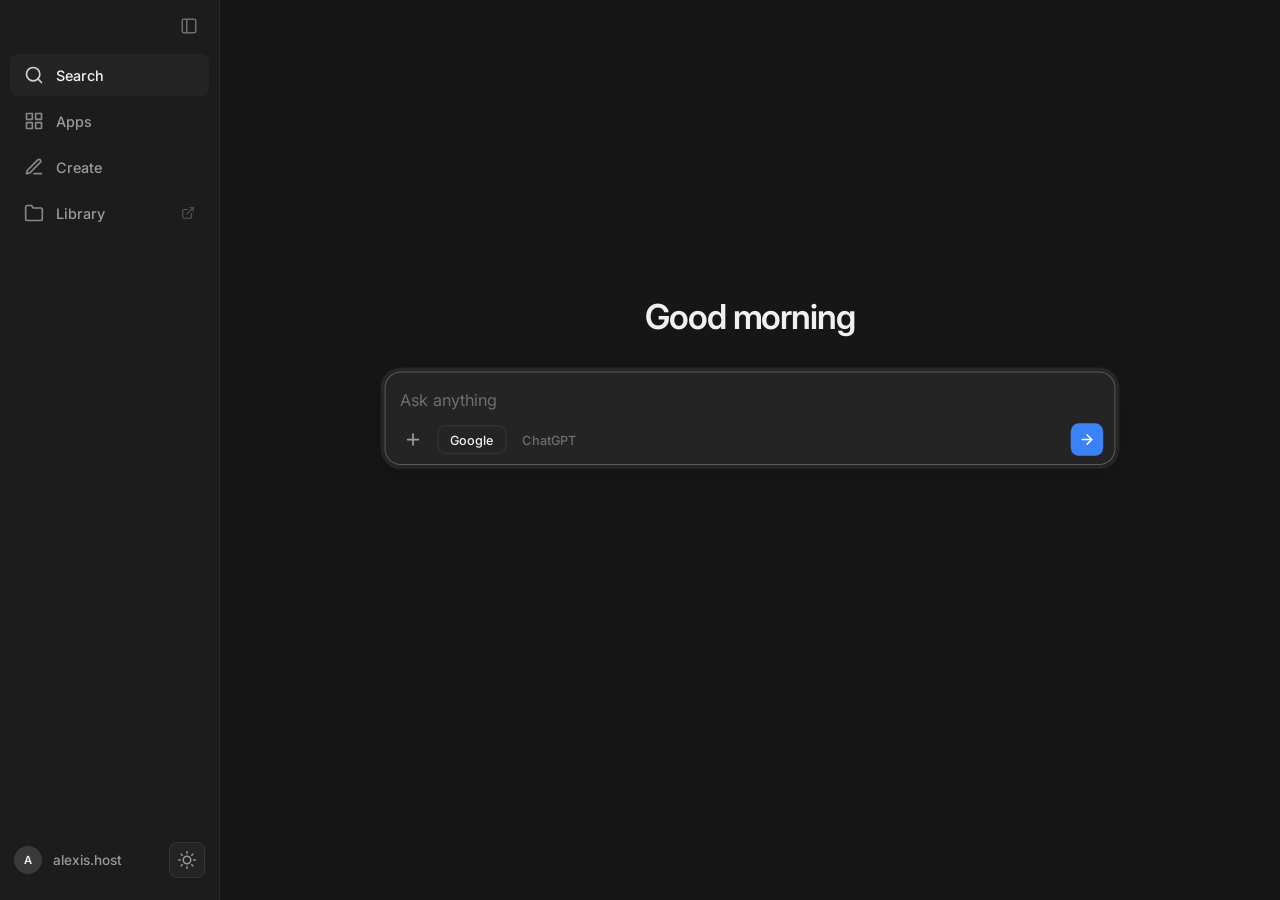
==== commit 3922d0f7: "1.9.26" ====
--- a/index.html
+++ b/index.html
@@ -9,9 +9,8 @@
   <link rel="preconnect" href="https://fonts.gstatic.com" crossorigin />
   <link href="https://fonts.googleapis.com/css2?family=Inter:wght@400;500;600;700&display=swap" rel="stylesheet" />
 </head>
-<body>
+<body data-page="search">
   <div class="app">
-    <!-- Sidebar -->
     <aside class="sidebar" id="sidebar">
       <div class="sidebar-header">
         <button class="sidebar-collapse" id="sidebarCollapse" title="Collapse sidebar" aria-label="Collapse sidebar">
@@ -27,14 +26,14 @@
       </div>
 
       <div class="sidebar-top">
-        <button class="nav-item active" data-view="search" title="Search">
+        <a class="nav-item active" href="#search" data-view="search" title="Search">
           <svg xmlns="http://www.w3.org/2000/svg" width="20" height="20" viewBox="0 0 24 24" fill="none" stroke="currentColor" stroke-width="2" stroke-linecap="round" stroke-linejoin="round">
             <circle cx="11" cy="11" r="8"></circle>
             <line x1="21" y1="21" x2="16.65" y2="16.65"></line>
           </svg>
           <span class="nav-label">Search</span>
-        </button>
-        <button class="nav-item" data-view="apps" title="Apps">
+        </a>
+        <a class="nav-item" href="#apps" data-view="apps" title="Apps">
           <svg xmlns="http://www.w3.org/2000/svg" width="20" height="20" viewBox="0 0 24 24" fill="none" stroke="currentColor" stroke-width="2" stroke-linecap="round" stroke-linejoin="round">
             <rect x="3" y="3" width="7" height="7"></rect>
             <rect x="14" y="3" width="7" height="7"></rect>
@@ -42,8 +41,15 @@
             <rect x="3" y="14" width="7" height="7"></rect>
           </svg>
           <span class="nav-label">Apps</span>
-        </button>
-        <button class="nav-item" data-view="library" title="Library">
+        </a>
+        <a class="nav-item" href="#create" data-view="create" title="Create">
+          <svg xmlns="http://www.w3.org/2000/svg" width="20" height="20" viewBox="0 0 24 24" fill="none" stroke="currentColor" stroke-width="2" stroke-linecap="round" stroke-linejoin="round">
+            <path d="M12 20h9"></path>
+            <path d="M16.5 3.5a2.121 2.121 0 0 1 3 3L7 19l-4 1 1-4L16.5 3.5z"></path>
+          </svg>
+          <span class="nav-label">Create</span>
+        </a>
+        <a class="nav-item" href="https://drive.google.com" title="Library">
           <svg xmlns="http://www.w3.org/2000/svg" width="20" height="20" viewBox="0 0 24 24" fill="none" stroke="currentColor" stroke-width="2" stroke-linecap="round" stroke-linejoin="round">
             <path d="M22 19a2 2 0 0 1-2 2H4a2 2 0 0 1-2-2V5a2 2 0 0 1 2-2h5l2 3h9a2 2 0 0 1 2 2z"></path>
           </svg>
@@ -53,19 +59,7 @@
             <polyline points="15 3 21 3 21 9"></polyline>
             <line x1="10" y1="14" x2="21" y2="3"></line>
           </svg>
-        </button>
-        <button class="nav-item" data-view="create" title="Create">
-          <svg xmlns="http://www.w3.org/2000/svg" width="20" height="20" viewBox="0 0 24 24" fill="none" stroke="currentColor" stroke-width="2" stroke-linecap="round" stroke-linejoin="round">
-            <path d="M12 20h9"></path>
-            <path d="M16.5 3.5a2.121 2.121 0 0 1 3 3L7 19l-4 1 1-4L16.5 3.5z"></path>
-          </svg>
-          <span class="nav-label">Create</span>
-          <svg class="external-icon" xmlns="http://www.w3.org/2000/svg" width="14" height="14" viewBox="0 0 24 24" fill="none" stroke="currentColor" stroke-width="2" stroke-linecap="round" stroke-linejoin="round">
-            <path d="M18 13v6a2 2 0 0 1-2 2H5a2 2 0 0 1-2-2V8a2 2 0 0 1 2-2h6"></path>
-            <polyline points="15 3 21 3 21 9"></polyline>
-            <line x1="10" y1="14" x2="21" y2="3"></line>
-          </svg>
-        </button>
+        </a>
       </div>
 
       <div class="sidebar-bottom">
@@ -92,7 +86,6 @@
       </div>
     </aside>
 
-    <!-- Mobile menu toggle -->
     <button class="menu-toggle" id="menuToggle" aria-label="Toggle menu">
       <svg xmlns="http://www.w3.org/2000/svg" width="22" height="22" viewBox="0 0 24 24" fill="none" stroke="currentColor" stroke-width="2" stroke-linecap="round" stroke-linejoin="round">
         <line x1="3" y1="12" x2="21" y2="12"></line>
@@ -101,30 +94,15 @@
       </svg>
     </button>
 
-    <!-- Main content -->
     <main class="main" id="main">
-      <!-- SEARCH VIEW -->
-      <section class="view view-search active" id="view-search">
-        <!-- Fixed middle group: greeting + search -->
-        <div class="center-group">
-          <h1 class="greeting" id="greeting">Good evening</h1>
-          <form class="search-form" id="searchForm" autocomplete="off">
-            <div class="search-box" id="searchBox">
-              <button type="button" class="search-plus" id="searchPlus" title="Open ChatGPT" aria-label="Open ChatGPT">
-                <svg xmlns="http://www.w3.org/2000/svg" width="18" height="18" viewBox="0 0 24 24" fill="none" stroke="currentColor" stroke-width="2.25" stroke-linecap="round" stroke-linejoin="round">
-                  <line x1="12" y1="5" x2="12" y2="19"></line>
-                  <line x1="5" y1="12" x2="19" y2="12"></line>
-                </svg>
-              </button>
+      <div class="center-group" id="centerGroup">
+        <h1 class="greeting" id="greeting">Good evening</h1>
+        <form class="search-form" id="searchForm" autocomplete="off">
+          <div class="search-box" id="searchBox">
+            <div class="search-row search-row-query">
               <div class="search-input-wrap">
-                <input
-                  type="search"
-                  id="searchInput"
-                  class="search-input"
-                  placeholder=""
-                  spellcheck="false"
-                />
-                <span class="placeholder-anim" id="placeholderAnim" aria-hidden="true">Ask anything...</span>
+                <input type="search" id="searchInput" class="search-input" placeholder="" spellcheck="false" />
+                <span class="placeholder-anim" id="placeholderAnim" aria-hidden="true">Ask anything</span>
               </div>
               <button type="button" class="search-clear" id="searchClear" title="Clear" aria-label="Clear search" hidden>
                 <svg xmlns="http://www.w3.org/2000/svg" width="14" height="14" viewBox="0 0 24 24" fill="none" stroke="currentColor" stroke-width="2.5" stroke-linecap="round" stroke-linejoin="round">
@@ -132,27 +110,38 @@
                   <line x1="6" y1="6" x2="18" y2="18"></line>
                 </svg>
               </button>
+            </div>
+            <div class="search-row search-row-tools">
+              <button type="button" class="search-plus" id="searchPlus" title="Open ChatGPT" aria-label="Open ChatGPT">
+                <svg xmlns="http://www.w3.org/2000/svg" width="18" height="18" viewBox="0 0 24 24" fill="none" stroke="currentColor" stroke-width="2.25" stroke-linecap="round" stroke-linejoin="round">
+                  <line x1="12" y1="5" x2="12" y2="19"></line>
+                  <line x1="5" y1="12" x2="19" y2="12"></line>
+                </svg>
+              </button>
+              <div class="engine-toggle" id="engineToggle" role="group" aria-label="Search engine">
+                <button type="button" class="engine-btn active" data-engine="google" title="Search with Google">Google</button>
+                <button type="button" class="engine-btn" data-engine="chatgpt" title="Ask ChatGPT">ChatGPT</button>
+              </div>
               <button type="submit" class="search-go" title="Go">
-                <svg xmlns="http://www.w3.org/2000/svg" width="18" height="18" viewBox="0 0 24 24" fill="none" stroke="currentColor" stroke-width="2" stroke-linecap="round" stroke-linejoin="round">
+                <svg xmlns="http://www.w3.org/2000/svg" width="16" height="16" viewBox="0 0 24 24" fill="none" stroke="currentColor" stroke-width="2.25" stroke-linecap="round" stroke-linejoin="round">
                   <line x1="5" y1="12" x2="19" y2="12"></line>
                   <polyline points="12 5 19 12 12 19"></polyline>
                 </svg>
               </button>
             </div>
-          </form>
-        </div>
+          </div>
+        </form>
+      </div>
 
-        <!-- Results layer — sits below, does not shift the center group -->
+      <section class="view view-search active" id="view-search">
         <div class="results-layer" id="resultsLayer">
           <div class="live-results" id="liveResults" hidden>
             <h3 class="live-title">Suggested apps</h3>
             <div class="live-list links-grid" id="liveList"></div>
           </div>
         </div>
-
       </section>
 
-      <!-- APPS VIEW -->
       <section class="view view-apps" id="view-apps">
         <div class="apps-header">
           <h2>Apps</h2>
@@ -162,6 +151,13 @@
           <p>No apps found.</p>
         </div>
       </section>
+
+      <section class="view view-create" id="view-create">
+        <div class="apps-header">
+          <h2>Create</h2>
+        </div>
+        <div class="categories" id="createCategories"></div>
+      </section>
     </main>
   </div>
 
--- a/styles.css
+++ b/styles.css
@@ -31,6 +31,8 @@
   --avatar-bg: #3a3a3a;
   --clear-bg: #363636;
   --clear-hover: #444;
+  --key-bg: #333;
+  --key-border: #4a4a4a;
 }
 
 /* Light theme */
@@ -56,6 +58,8 @@
   --avatar-bg: #e0e0e0;
   --clear-bg: #e8e8e8;
   --clear-hover: #ddd;
+  --key-bg: #f0f0f0;
+  --key-border: #d0d0d0;
 }
 
 html {
@@ -178,6 +182,7 @@
   text-align: left;
   position: relative;
   overflow: hidden;
+  text-decoration: none;
 }
 
 /* Center icons when sidebar is collapsed */
@@ -367,19 +372,7 @@
   display: block;
 }
 
-/* ===== Search view — grouped middle ===== */
-.view-search {
-  display: none;
-  position: relative;
-  min-height: 100%;
-  padding: 0 1.5rem 4.5rem;
-}
-
-.view-search.active {
-  display: block;
-}
-
-/* Greeting + search locked to vertical center */
+/* ===== Persistent search bar ===== */
 .center-group {
   position: absolute;
   top: 42%;
@@ -387,12 +380,53 @@
   transform: translate(-50%, -50%);
   width: 100%;
   max-width: 720px;
+  padding: 0;
   text-align: center;
-  z-index: 2;
+  z-index: 30;
   pointer-events: none;
+  transition:
+    top 0.45s cubic-bezier(0.4, 0, 0.2, 1),
+    bottom 0.45s cubic-bezier(0.4, 0, 0.2, 1),
+    transform 0.45s cubic-bezier(0.4, 0, 0.2, 1),
+    max-width 0.35s ease;
 }
 
 .center-group .search-form {
+  pointer-events: auto;
+}
+
+/* Search bar glides to fixed bottom when on Apps / Create
+   Centered in the main area (accounts for sidebar open/collapsed) */
+.center-group.search-bottom {
+  position: fixed;
+  top: auto;
+  bottom: 1.5rem;
+  left: calc(220px + (100vw - 220px) / 2);
+  transform: translateX(-50%);
+  max-width: 720px;
+  width: min(720px, calc(100vw - 220px - 3rem));
+  padding: 0;
+  z-index: 25;
+  pointer-events: none;
+}
+
+.app:has(.sidebar.collapsed) .center-group.search-bottom {
+  left: calc(64px + (100vw - 64px) / 2);
+  width: min(720px, calc(100vw - 64px - 3rem));
+}
+
+@media (max-width: 768px) {
+  .center-group.search-bottom {
+    left: 50%;
+    width: calc(100% - 1.5rem);
+  }
+  .app:has(.sidebar.collapsed) .center-group.search-bottom {
+    left: 50%;
+    width: calc(100% - 1.5rem);
+  }
+}
+
+.center-group.search-bottom .search-form {
   pointer-events: auto;
 }
 
@@ -402,21 +436,32 @@
   letter-spacing: -0.03em;
   color: var(--text);
   margin-bottom: 1.85rem;
-}
-
-/* Search box — wider, boxy, animated on focus */
+  transition: opacity 0.3s ease, transform 0.3s ease, margin 0.3s ease, height 0.3s ease, max-height 0.3s ease;
+}
+
+.greeting.hidden-greeting {
+  opacity: 0;
+  transform: translateY(-12px);
+  margin-bottom: 0;
+  height: 0;
+  max-height: 0;
+  overflow: hidden;
+  pointer-events: none;
+}
+
+/* Search box — two-row: query on top, tools below */
 .search-form {
   width: 100%;
 }
 
 .search-box {
   display: flex;
-  align-items: center;
-  gap: 0.35rem;
+  flex-direction: column;
+  gap: 0.15rem;
   background: var(--search-bg);
   border: 1px solid var(--search-border);
-  border-radius: 10px;
-  padding: 0.3rem 0.35rem 0.3rem 0.4rem;
+  border-radius: 16px;
+  padding: 0.55rem 0.7rem 0.5rem;
   transition:
     border-color 0.28s ease,
     box-shadow 0.28s ease,
@@ -429,13 +474,36 @@
   box-shadow:
     0 0 0 4px var(--search-glow),
     0 8px 28px rgba(0, 0, 0, 0.18);
-  transform: scale(1.02);
-}
-
-/* Plus button (left) */
+  transform: scale(1.015);
+}
+
+.center-group.search-bottom .search-box:focus-within {
+  transform: scale(1.01);
+}
+
+.search-row {
+  display: flex;
+  align-items: center;
+  gap: 0.4rem;
+  width: 100%;
+}
+
+.search-row-query {
+  min-height: 36px;
+}
+
+.search-row-tools {
+  justify-content: flex-start;
+  gap: 0.35rem;
+  /* no divider */
+  padding-top: 0.2rem;
+  
+}
+
+/* Plus button */
 .search-plus {
-  width: 36px;
-  height: 36px;
+  width: 32px;
+  height: 32px;
   border-radius: 8px;
   border: none;
   background: transparent;
@@ -449,7 +517,7 @@
 }
 
 .search-plus:hover {
-  background: var(--go-bg);
+  background: var(--bg-elevated);
   color: var(--text);
 }
 
@@ -479,7 +547,7 @@
   color: var(--text);
   font-family: inherit;
   font-size: 1rem;
-  padding: 0.8rem 0.35rem;
+  padding: 0.45rem 0.2rem;
   min-width: 0;
 }
 
@@ -491,7 +559,7 @@
 
 .placeholder-anim {
   position: absolute;
-  left: 0.35rem;
+  left: 0.2rem;
   top: 50%;
   transform: translateY(-50%);
   color: var(--text-dim);
@@ -501,7 +569,7 @@
   white-space: nowrap;
   overflow: hidden;
   text-overflow: ellipsis;
-  max-width: calc(100% - 0.7rem);
+  max-width: calc(100% - 0.4rem);
   opacity: 1;
   transition: opacity 0.32s ease;
 }
@@ -544,9 +612,52 @@
   display: none !important;
 }
 
+/* Google / ChatGPT engine toggle */
+.engine-toggle {
+  display: flex;
+  align-items: center;
+  gap: 0.25rem;
+  flex-shrink: 0;
+  margin-left: 0.15rem;
+}
+
+.engine-btn {
+  font-family: inherit;
+  font-size: 0.78rem;
+  font-weight: 500;
+  padding: 0.35rem 0.7rem;
+  border-radius: 8px;
+  border: 1px solid transparent;
+  background: transparent;
+  color: var(--text-dim);
+  cursor: pointer;
+  white-space: nowrap;
+  transition:
+    background 0.18s ease,
+    color 0.18s ease,
+    border-color 0.18s ease;
+}
+
+.engine-btn:hover {
+  color: var(--text-muted);
+  background: var(--bg-elevated);
+}
+
+.engine-btn.active {
+  background: var(--bg-elevated);
+  color: var(--text);
+  border-color: var(--border);
+}
+
+[data-theme="light"] .engine-btn.active {
+  background: #f0f0f0;
+  border-color: #ddd;
+}
+
+/* Go button */
 .search-go {
-  width: 40px;
-  height: 40px;
+  width: 32px;
+  height: 32px;
   border-radius: 8px;
   border: none;
   background: var(--go-bg);
@@ -556,29 +667,43 @@
   justify-content: center;
   cursor: pointer;
   flex-shrink: 0;
+  margin-left: auto;
   transition: background 0.18s ease, color 0.18s ease, transform 0.18s ease, box-shadow 0.18s ease;
 }
 
 .search-go:hover {
   background: var(--go-hover);
-  color: var(--go-color);
   box-shadow: 0 2px 10px rgba(59, 130, 246, 0.35);
 }
 
 .search-go:active {
   transform: scale(0.94);
+}
+
+/* Search view — only holds results */
+.view-search {
+  position: relative;
+  min-height: 100%;
+  padding: 0 1.5rem 4.5rem;
 }
 
 /* Results layer — below center, does not move greeting/search */
 .results-layer {
   position: absolute;
-  top: calc(42% + 5.85rem);
+  top: calc(42% + 7.5rem);
   left: 50%;
   transform: translateX(-50%);
   width: 100%;
   max-width: 720px;
   z-index: 1;
   padding: 0 0 2rem;
+  transition: opacity 0.25s ease;
+}
+
+.results-layer.hidden-results {
+  opacity: 0;
+  pointer-events: none;
+  visibility: hidden;
 }
 
 .live-results {
@@ -648,9 +773,10 @@
   z-index: 2;
 }
 
-/* ===== Apps view (Microsoft-style) ===== */
-.view-apps {
-  padding: 2rem 2.5rem 3.5rem 3.75rem;
+/* ===== Apps & Shortcuts views ===== */
+.view-apps,
+.view-create {
+  padding: 2rem 2.5rem 5.5rem 3.75rem;
   max-width: 1100px;
 }
 
@@ -679,6 +805,13 @@
   letter-spacing: -0.01em;
   color: var(--text);
   margin-bottom: 0.9rem;
+  padding-left: 0.1rem;
+}
+
+.shortcuts-hint {
+  font-size: 0.875rem;
+  color: var(--text-muted);
+  margin-bottom: 1.1rem;
   padding-left: 0.1rem;
 }
 
@@ -744,6 +877,26 @@
   line-height: 1.3;
 }
 
+/* Shortcut key badge */
+.shortcut-card {
+  position: relative;
+}
+
+.shortcut-key {
+  flex-shrink: 0;
+  font-family: ui-monospace, SFMono-Regular, Menlo, Monaco, Consolas, monospace;
+  font-size: 0.75rem;
+  font-weight: 600;
+  letter-spacing: 0.02em;
+  color: var(--text-muted);
+  background: var(--key-bg);
+  border: 1px solid var(--key-border);
+  border-radius: 6px;
+  padding: 0.2rem 0.5rem;
+  min-width: 1.75rem;
+  text-align: center;
+}
+
 .no-results {
   text-align: center;
   padding: 3rem 1rem;
@@ -805,8 +958,9 @@
     display: flex;
   }
 
-  .view-apps {
-    padding: 3.5rem 1.15rem 2.5rem;
+  .view-apps,
+  .view-create {
+    padding: 3.5rem 1.15rem 5.5rem;
   }
 
   .apps-header h2 {
@@ -820,6 +974,11 @@
   .center-group,
   .results-layer {
     max-width: calc(100% - 0.5rem);
+  }
+
+  .center-group.search-bottom {
+    width: calc(100% - 1.5rem);
+    bottom: 1.15rem;
   }
 
   .search-hint-text {
@@ -828,7 +987,6 @@
     text-align: center;
     max-width: 90%;
   }
-
 }
 
 @media (max-width: 480px) {
